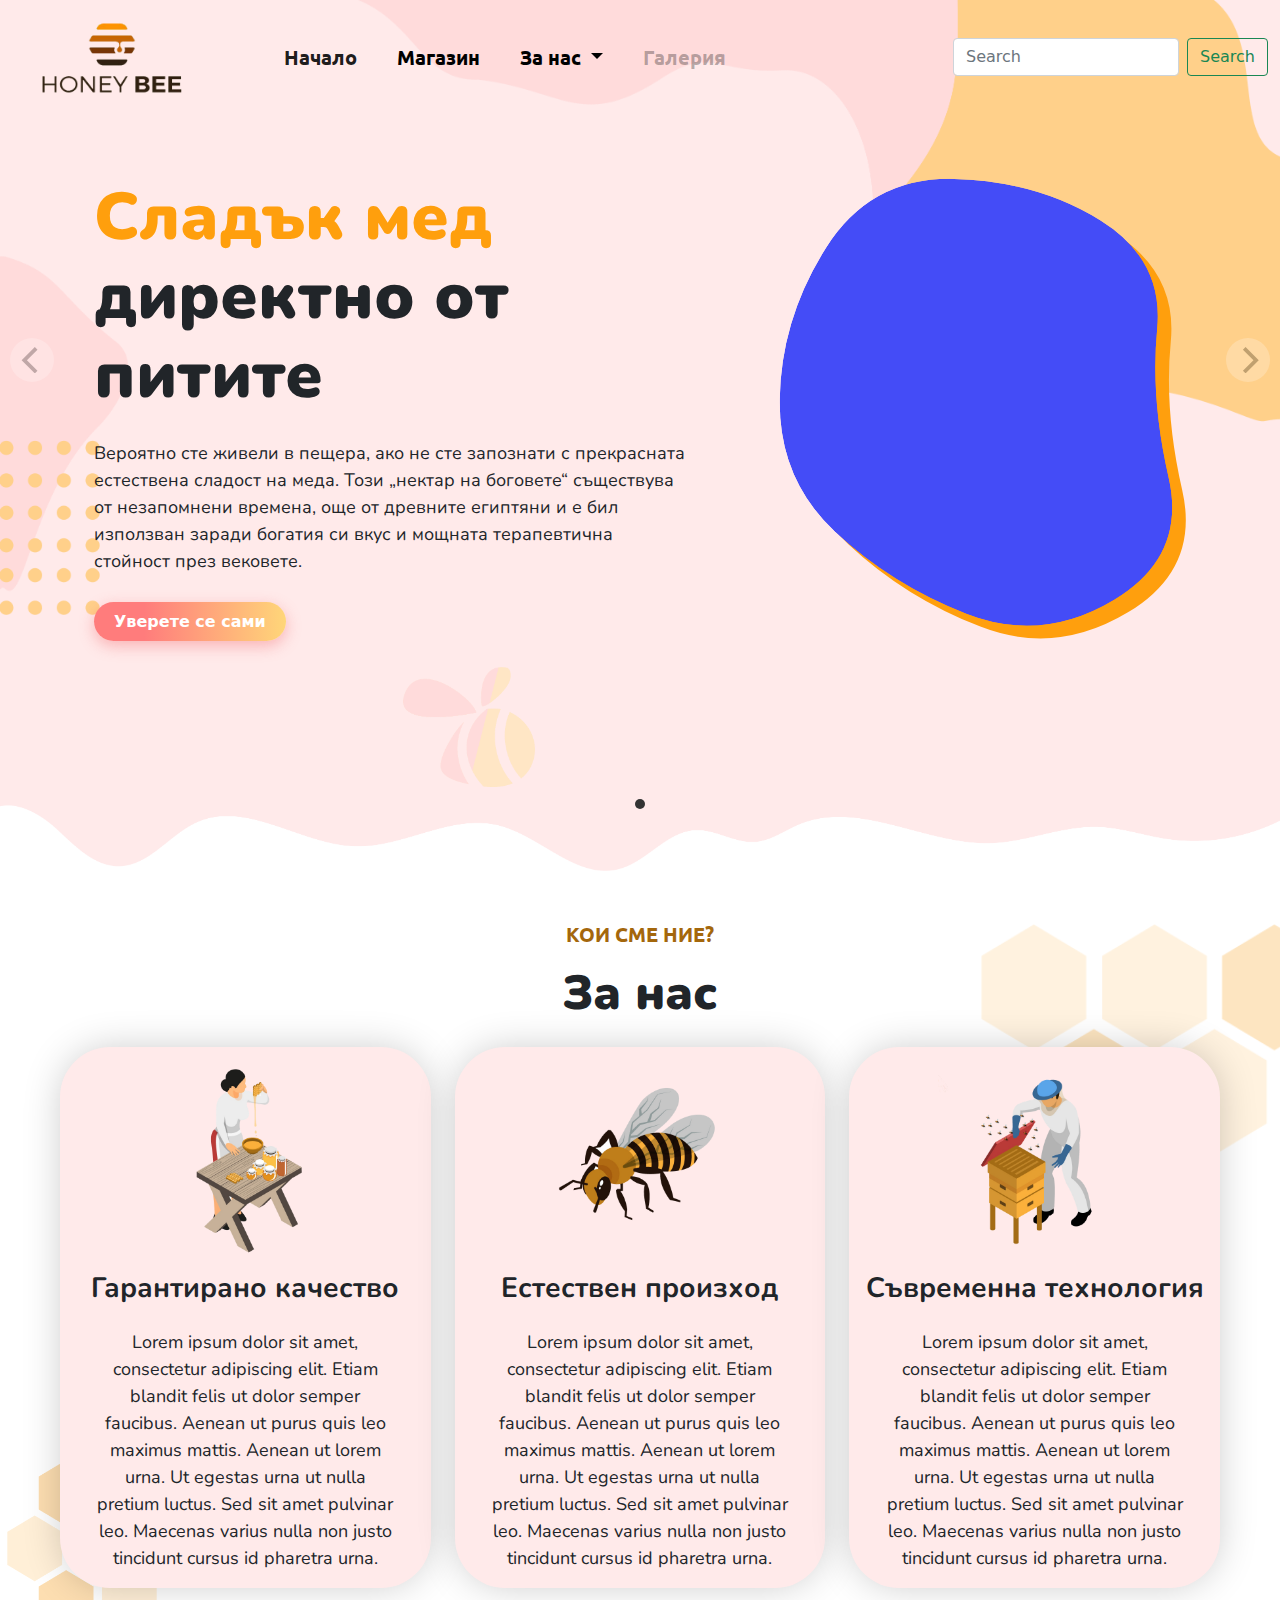
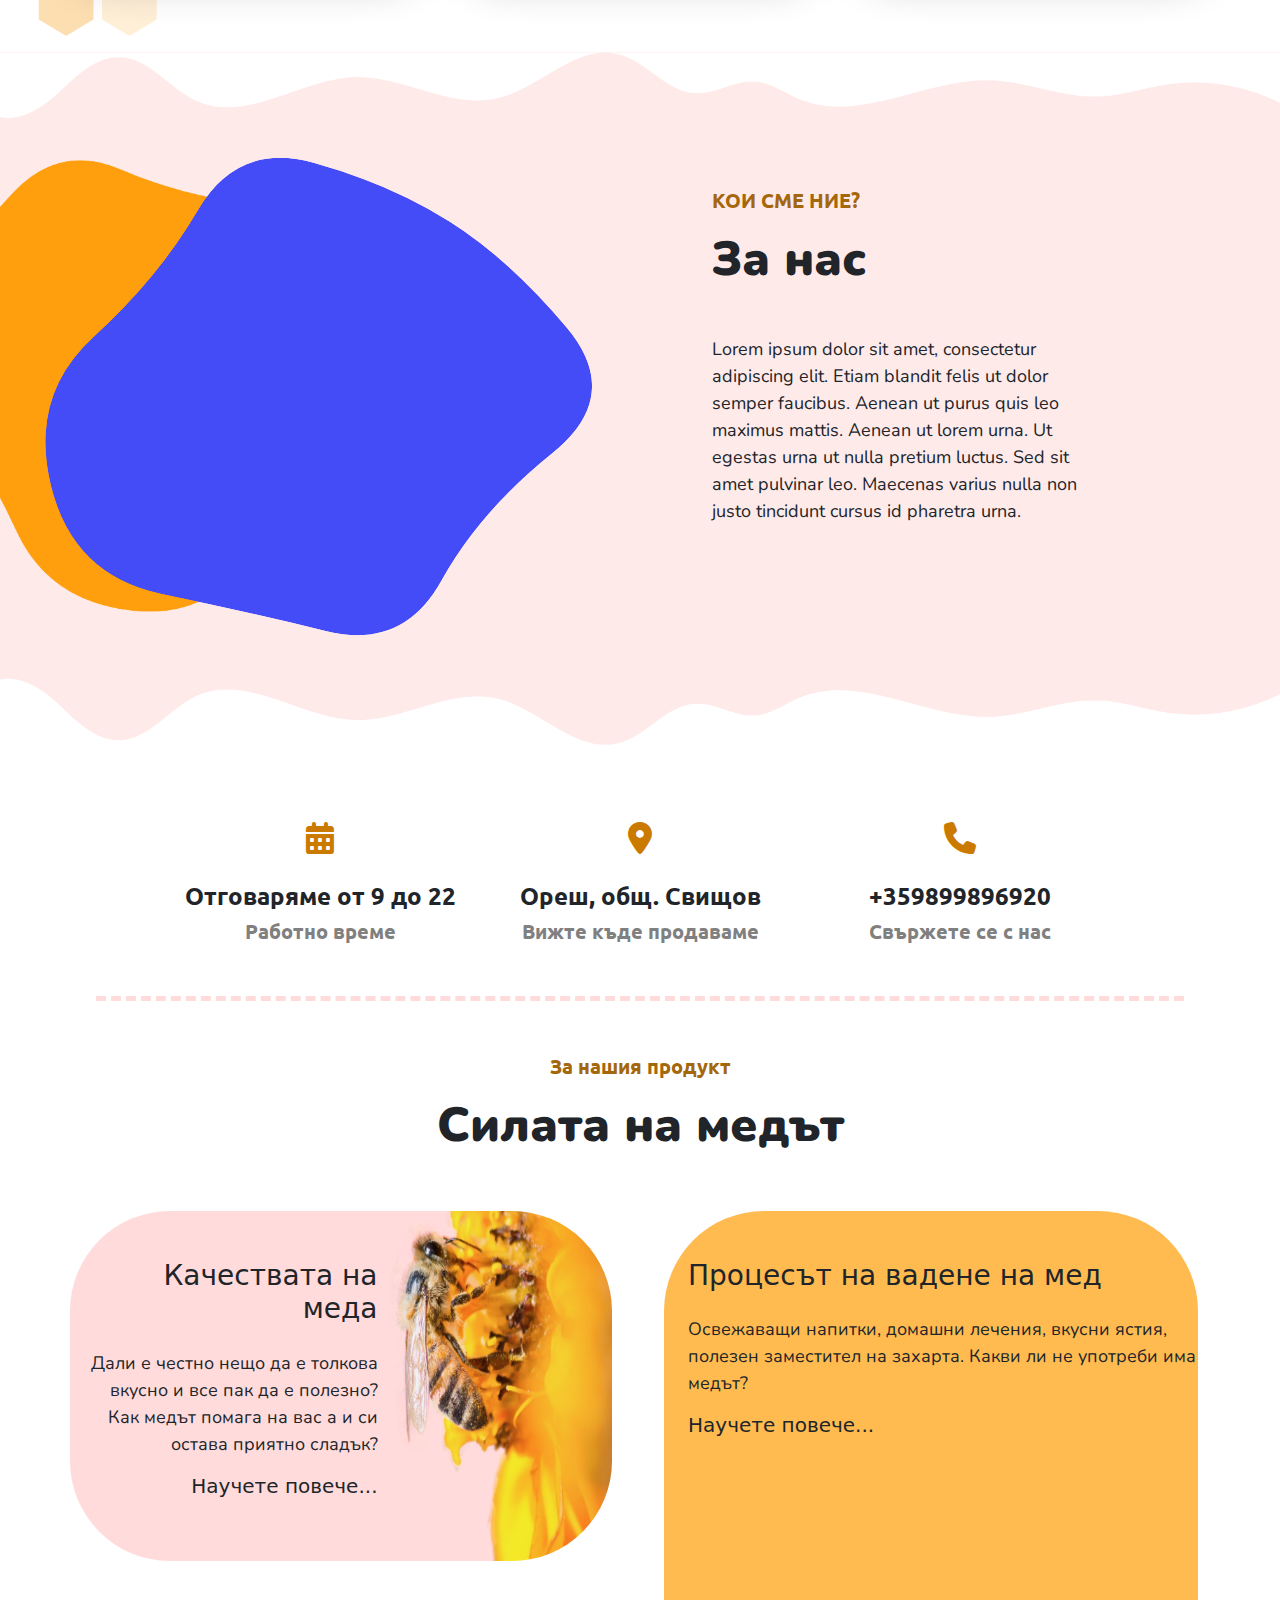
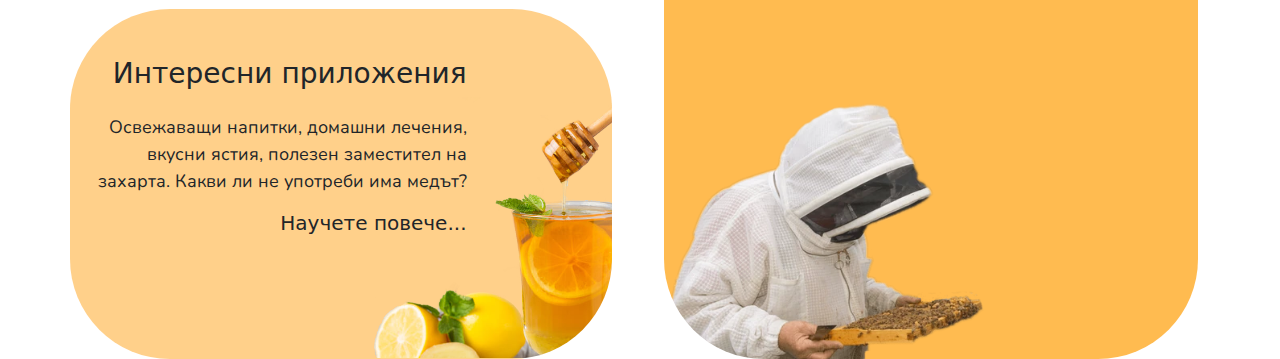
==== index.html @ b358ae17 "first commit" ====
<!DOCTYPE html>
<html lang="en">
<head>
    <title>Siana Template</title>
    <meta charset="utf-8">
    <meta name="viewport" content="width=device-width, initial-scale=1">
    
    <link href="css/bootstrap.min.css" rel="stylesheet">
    <script src="js/bootstrap.min.js"></script>

    <link rel="stylesheet" href="css/main.css">

    <link href="css/fontawesome/css/fontawesome.min.css" rel="stylesheet">
    <link href="css/fontawesome/css/brands.min.css" rel="stylesheet">
    <link href="css/fontawesome/css/solid.min.css" rel="stylesheet">
    

    <link rel="preconnect" href="https://fonts.googleapis.com">

    <link rel="preconnect" href="https://fonts.gstatic.com" crossorigin>
    <link href="https://fonts.googleapis.com/css2?family=Ubuntu&display=swap" rel="stylesheet">
    <link rel="preconnect" href="https://fonts.gstatic.com" crossorigin>
    <link href="https://fonts.googleapis.com/css2?family=Nunito:wght@400;700;800&family=PT+Sans:wght@700&family=Source+Sans+Pro:wght@700&display=swap" rel="stylesheet">

    <link rel="stylesheet" href="css/slider/flickity.css">
    <script src="js/slider-flickity/flickity.min.js"></script>
</head>
<body>
    <header class="navbar navbar-expand-lg navbar-light py-0 position-relative">
        <div class="container-fluid navbar-container">
            <a class="navbar-brand" href="#">
                <img width="200" height="80" class="d-inline-block align-text-top" src="misc/looo.png" />
            </a>
            <button class="navbar-toggler" type="button" data-bs-toggle="collapse" data-bs-target="#navbarSupportedContent"
                aria-controls="navbarSupportedContent" aria-expanded="false" aria-label="Toggle navigation">
                <span class="navbar-toggler-icon"></span>
            </button>
            <nav class="collapse navbar-collapse ms-5 col-md-8" id="navbarSupportedContent">
                <ul class="navbar-nav me-auto mb-2 mb-lg-0">
                    <li class="nav-item me-4">
                        <a class="nav-link active" aria-current="page" href="#">Начало</a>
                    </li>
                    <li class="nav-item me-4">
                        <a class="nav-link" href="#">Магазин</a>
                    </li>
                    <li class="nav-item me-4 dropdown">
                        <a class="nav-link dropdown-toggle" href="#" id="navbarDropdown" role="button" data-bs-toggle="dropdown"
                            aria-expanded="false">
                            За нас
                        </a>
                        <ul class="dropdown-menu" aria-labelledby="navbarDropdown">
                            <li><a class="dropdown-item" href="#">Action</a></li>
                            <li><a class="dropdown-item" href="#">Another action</a></li>
                            <li>
                                <hr class="dropdown-divider">
                            </li>
                            <li><a class="dropdown-item" href="#">Something else here</a></li>
                        </ul>
                    </li>
                    <li class="nav-item me-4">
                        <a class="nav-link disabled" href="#" tabindex="-1" aria-disabled="true">Галерия</a>
                    </li>
                </ul>
                <form class="d-flex">
                    <input class="form-control me-2" type="search" placeholder="Search" aria-label="Search">
                    <button class="btn btn-outline-success" type="submit">Search</button>
                </form>
            </nav>
        </div>
    </header>

    <main>
        <section class="page-heading">
            <div class="">
                <div class="main-carousel" data-flickity='{ "cellAlign": "center"}'>
                    <div class="carousel-cell">
                        <div class="container px-4 pt-5">
                            <div class="row">
                                <div class="col-xl-7 order-xl-1 order-2 pe-5 mb-5 mb-md-0">
                                    <h1 class="page-heading"><span class="orange-text">Сладък мед</span> директно от питите</h1>
                                    <p class="page-heading-text mt-4">Вероятно сте живели в пещера, ако не сте запознати с прекрасната естествена сладост на меда. 
                                        Този „нектар на боговете“ съществува от незапомнени времена, още от древните египтяни и е бил 
                                        използван заради богатия си вкус и мощната терапевтична стойност през вековете.</p>
                                    <div class="mt-3">
                                        <a class="gradient-btn orange-btn" role="button">
                                            Уверете се сами</i>
                                        </a>
                                    </div>
                                    
                                </div>
                                <div class="col-xl-5 order-2 order-xl-1 mt-5 mt-xl-0 mb-5 mb-xl-0 text-center">             
                                    <svg style="width: 100%" viewBox="0 0 850 1000">
                                        <defs> 
                                            <clipPath id="shape2">
                                            <path fill="currentColor" d="M827,652Q862,804,722.5,888Q583,972,438,915.5Q293,859,184,757Q75,655,77.5,501Q80,347,166.5,210Q253,73,413.5,77Q574,81,696,157Q818,233,805,366.5Q792,500,827,652Z"></path>
                                            </clipPath>
                                        </defs>
                                        <g transform="translate(15.600156 -50.796607)">
                                   a         <path fill="#ff9f0d" d="M827,652Q862,804,722.5,888Q583,972,438,915.5Q293,859,184,757Q75,655,77.5,501Q80,347,166.5,210Q253,73,413.5,77Q574,81,696,157Q818,233,805,366.5Q792,500,827,652Z" />  
                                        </g>
                                        <g transform="translate(-10.6001561796543 -75.2033932943542)" clip-path="url(#shape2)">
                                            <path fill="#444cf7" d="M827,652Q862,804,722.5,888Q583,972,438,915.5Q293,859,184,757Q75,655,77.5,501Q80,347,166.5,210Q253,73,413.5,77Q574,81,696,157Q818,233,805,366.5Q792,500,827,652Z" />  
                                        </g>     
                                    </svg>
                                    <!-- <img class="page-heading-image px-lg-5 px-xl-0 img-fluid" src="images/honey-image.png" /> -->
                                </div>
                            </div>
                            <div class="row">
                                <div class="col-lg-5 col-md-12">
                                    <img style="width: 30%; margin-top: -30px;" class="img-fluid float-end" src="images/bee.png" />
                                </div>
                            </div>
                        </div>
                    </div>
                </div>
                    
                
            </div>
            <div class="">
                <img style="width: 100%" src="images/honey-drip.png">
            </div>
        </section>
    </main>

    <section class="about-us mt-5">
        <div class="container mb-3">
            <div class="row about-us-heading">  
                <div class="d-flex justify-content-center">
                    <p class="d-block">КОИ СМЕ НИЕ?</p>
                </div>
                <div class="d-flex justify-content-center">
                    <h3 class="d-block">За нас</h3>
                </div>

            </div>
        </div>
        <div class="about-us-content">
            <div class="row nomargin px-5 justify-content-around">
                <div class="col-md-4">
                    <div class="info-card mb-5">
                        <div class="row justify-content-center">
                            <img class="mt-3" style="width: 55%;" src="images/landingpage/27632.png">
                        </div>
                        <div class="row text-center mt-3">
                            <h4 class="d-block px-3">Гарантирано качество</h4>
                        </div>
                        <div class="row mt-3">
                            <p class="px-5 d-block text-center">Lorem ipsum dolor sit amet, consectetur adipiscing elit. Etiam blandit felis ut dolor semper faucibus. 
                                Aenean ut purus quis leo maximus mattis. Aenean ut lorem urna. Ut egestas urna ut nulla pretium luctus. 
                                Sed sit amet pulvinar leo. Maecenas varius nulla non justo tincidunt cursus id pharetra urna.</p>
                        </div>
                    </div>
                    
                </div>
                <div class="col-md-4">
                    <div class="info-card mb-5">
                        <div class="row justify-content-center">
                            <img class="mt-3" style="width: 55%;" src="images/landingpage/23424.png">
                        </div>
                        <div class="row text-center mt-3">
                            <h4 class="d-block px-3">Естествен произход</h4>
                        </div>
                        <div class="row mt-3">
                            <p class="px-5 d-block text-center">Lorem ipsum dolor sit amet, consectetur adipiscing elit. Etiam blandit felis ut dolor semper faucibus. 
                                Aenean ut purus quis leo maximus mattis. Aenean ut lorem urna. Ut egestas urna ut nulla pretium luctus. 
                                Sed sit amet pulvinar leo. Maecenas varius nulla non justo tincidunt cursus id pharetra urna.</p>
                        </div>
                    </div>
                </div>
                <div class="col-md-4">
                    <div class="info-card mb-5">
                        <div class="row justify-content-center">
                            <img class="mt-3" style="width: 55%;" src="images/landingpage/34324.png">
                        </div>
                        <div class="row text-center mt-3">
                            <h4 class="d-block px-3">Съвременна технология</h4>
                        </div>
                        <div class="row mt-3">
                            <p class="px-5 d-block text-center">Lorem ipsum dolor sit amet, consectetur adipiscing elit. Etiam blandit felis ut dolor semper faucibus. 
                                Aenean ut purus quis leo maximus mattis. Aenean ut lorem urna. Ut egestas urna ut nulla pretium luctus. 
                                Sed sit amet pulvinar leo. Maecenas varius nulla non justo tincidunt cursus id pharetra urna.</p>
                        </div>
                    </div>
                </div>
            </div>
        </div>
    </section>

    
    <section class="history mt-3">
        <div class="">
            <img class="flip" style="width: 100%" src="images/honey-drip.png">
        </div>
        <div class="row nomargin ms-3">
            <div class="col-xl-6 mb-0 mb-xl-0 text-center">
                <svg width="100%" viewBox="0 0 1000 850" xmlns="http://www.w3.org/2000/svg" >
                    <defs>
                        <clipPath id="shape">
                            <path fill="currentColor" d="M876,594Q759,688,696.5,800.5Q634,913,510,882.5Q386,852,242,822Q98,792,62.5,646Q27,500,132,404.5Q237,309,301.5,198.5Q366,88,489,122Q612,156,709,217Q806,278,899.5,389Q993,500,876,594Z"></path>
                        </clipPath>
                    </defs>
                    <g transform="translate(0.6001561796543 -80.2033932943542)" clip-path="url(#shape)">
                        <path fill="#444cf7" d="M876,594Q759,688,696.5,800.5Q634,913,510,882.5Q386,852,242,822Q98,792,62.5,646Q27,500,132,404.5Q237,309,301.5,198.5Q366,88,489,122Q612,156,709,217Q806,278,899.5,389Q993,500,876,594Z" />
                    </g>
                </svg>
            </div>
            <div class="ms-4 col-xl-5 px-5">
                <div class="history-text">
                    <div class="mb-3">
                        <div class="row about-us-heading mt-5">
                            <div class="d-flex">
                                <p class="d-block">КОИ СМЕ НИЕ?</p>
                            </div>
                            <div class="d-flex">
                                <h3 class="d-block">За нас</p>
                            </div>
                        </div>
                    </div>
                    <div class="pe-5 mb-5 mb-md-0">
                        <p class="page-heading-text mt-4">Lorem ipsum dolor sit amet, consectetur adipiscing elit. Etiam blandit felis ut dolor semper faucibus. 
                            Aenean ut purus quis leo maximus mattis. Aenean ut lorem urna. Ut egestas urna ut nulla pretium luctus. 
                            Sed sit amet pulvinar leo. Maecenas varius nulla non justo tincidunt cursus id pharetra urna.</p>  
                    </div>
                </div>   
            </div>
        </div>
        <div class="">
            <img style="width: 100%" src="images/honey-drip.png">
        </div>
    </section>

    <section class="contact-section">
        <div class="row nomargin justify-content-center">
            <div class="col-lg-3 mb-5 mb-lg-0">
                <div class="d-flex justify-content-center mb-3">
                    <h2>
                        <i class="fa-regular fa-calendar-days"></i>
                    </h4>
                </div>
                <div class="d-flex justify-content-center">
                    <h4>Отговаряме от 9 до 22</h4>
                </div>
                <div class="d-flex justify-content-center">
                    <h5>Работно време</h6>
                </div>
            </div>
            <div class="col-lg-3 mb-5 mb-lg-0">
                <div class="d-flex justify-content-center mb-3">
                    <h2>
                        <i class="fa-solid fa-location-dot"></i>
                    </h4>
                </div>
                <div class="d-flex justify-content-center">
                    <h4>Ореш, общ. Свищов</h4>
                </div>
                <div class="d-flex justify-content-center">
                    <h5>Вижте къде продаваме</h6>
                </div>
            </div>
            <div class="col-lg-3 mb-5 mb-md-0">
                <div class="d-flex justify-content-center mb-3">
                    <h2>
                        <i class="fa-solid fa-phone"></i>
                    </h4>
                </div>
                <div class="d-flex justify-content-center">
                    <h4>+359899896920</h4>
                </div>
                <div class="d-flex justify-content-center">
                    <h5>Свържете се с нас</h6>
                </div>
            </div>
        </div>
    </section>

    <section class="interesting-honey">
        <div class="container mb-3">
            <div class="row about-us-heading">  
                <div class="d-flex justify-content-center">
                    <p class="d-block">За нашия продукт</p>
                </div>
                <div class="d-flex justify-content-center">
                    <h3 class="d-block">Силата на медът</h3>
                </div>
            </div>
        </div>

        <div class="container mt-5">
            <div class="row d-flex justify-content-around gx-5">
                <div class="col-lg-6 col-12">
                    <div class="row card-honey card-facts me-1 pt-5 ps-2">
                        <div class="col-7">
                            <h3 class="d-block text-end">Качествата на меда</h3>
                            <p class="d-block text-end pt-3">Дали е честно нещо да е толкова вкусно и все пак да е полезно? Как медът помага на вас a и си остава приятно сладък?</p>
                            <h5 class="text-end">Научете повече...</h5>
                        </div>
                    </div>
                    <div class="row card-honey card-recipes mt-5 pt-5 me-1 ps-2">
                        <div class="col-9">
                            <h3 class="d-block text-end">Интересни приложения</h3>
                            <p class="d-block text-end pt-3">Освежаващи напитки, домашни лечения, вкусни ястия, полезен заместител на захарта. Какви ли не употреби има медът?</p>
                            <h5 class="text-end" style="">Научете повече...</h5>
                        </div>
                    </div>
                </div>
                <div class="col-lg-6 col-12">
                    <div class="card-faq ps-4 pt-5 ">
                        <h3 class="d-block ">Процесът на вадене на мед</h3>
                        <p class="d-block pt-3">Освежаващи напитки, домашни лечения, вкусни ястия, полезен заместител на захарта. Какви ли не употреби има медът?</p>
                        <h5 style="">Научете повече...</h5>
                    </div>  
                </div>
            </div>
        </div>
    </section>


    
    <footer>
    </footer>

    <script>
    </script>

</body>
</html>
---- css/main.css ----
.nomargin
{
    margin-right: 0px !important;
    margin-left: 0px !important;
}

.flip
{
    transform: scaleY(-1);
}

p {
    font-family: "Nunito", arial, sans-serif;
    font-weight: 400;
    font-size: 18px; 
}


/* Navigation and header START*/
.nav-item {
    font-family: 'Ubuntu', sans-serif;
    font-size: 20px;
    font-weight: 700;
}

.navbar-light .navbar-nav .nav-link {
    color: black;
}

.navbar-light .navbar-nav .nav-link:hover {
    color: rgb(116, 49, 49);
}

.navbar-container {
    position: unset;
    top: 10px;
}

@media (min-width: 1350px) {
    header.navbar {
        margin: 0 10%;
    }
}


main {
    background-color: rgb(255 234 234);
    background-image: url(../images/bg-blob5.png);
    background-position: top right;
    background-repeat: no-repeat;
    background-size: 72% auto;
    opacity: 1;
}

@media (min-width: 1000px) {
    .navbar-container {
        position: absolute;
    }
}
/* Navigation and header END */

section.page-heading .flickity-button
{
    top: 35% !important;
}

/* Landing page START*/
section.page-heading {
    padding-top: 0px;
    background-image: url(../images/bg-blob3.png);
    background-position: center left;
    background-repeat: no-repeat; 
    background-size: 10% auto;
}

h1.page-heading {
    font-family: "Nunito", arial, sans-serif;
    font-weight: 900;
    font-size: 66px;
}

p.page-heading-text {
    font-family: "Nunito", arial, sans-serif;
    font-weight: 400;
    font-size: 18px;
    margin-bottom: 35px;
}

.orange-text {
    color: #ff9f0d;
}

@media (min-width: 1000px) {
    section.page-heading {
        padding-top: 130px;
    }
}

@media (max-width: 1200px) {
    .page-heading-image {
        width: 75%;
    }
    
    main {
        background-size: 115% auto;
    }
}

.gradient-btn {
    width: 200px;
    font-size: 16px;
    font-weight: 600;
    color: #fff;
    cursor: pointer;
    height: 100px;
    text-align:center;
    border: none;
    background-size: 300% 100%;
    border-radius: 50px;
    moz-transition: all .4s ease-in-out;
    -o-transition: all .4s ease-in-out;
    -webkit-transition: all .4s ease-in-out;
    transition: all .4s ease-in-out;
    padding: 10px 20px;
    text-decoration: inherit;
    color: white;
    cursor: pointer;
}

.gradient-btn.orange-btn {
    background: rgb(242,105,0);
    background: linear-gradient(90deg ,rgb(255 124 124) 26%, rgb(255 214 121) 100%, rgb(255 187 91) 100%);
    box-shadow: 0 5px 15px rgb(242 97 103 / 40%);
}

.gradient-btn:hover {
    background-position: 100% 0;
    moz-transition: all .4s ease-in-out;
    -o-transition: all .4s ease-in-out;
    -webkit-transition: all .4s ease-in-out;
    transition: all .4s ease-in-out;
    color: black;
}
/* Landing page END*/

/* About us section START*/

.about-us 
{
    background-color: rgb(255, 255, 255);
    background-image: url(../images/honey-comb4.png), url(../images/honey-comb5.png);
    background-position: 91% 0%, 7px 100%;
    background-repeat: no-repeat, no-repeat;
    background-size: 16% auto, 10% auto;
}

@media (max-width: 1400px) {
    .about-us {
        background-position: 105% 1%, 7px 100%;
        background-size: 27% auto, 150px auto;
    }

    section.history {
        background-color: #ffeaea;
        background-image: url(../images/bg-blob6.png);
        background-repeat: no-repeat;
        background-position: top left;
    }
}


.about-us-heading p 
{
    color: #a4670c;
    font-weight: 1000;
    font-size: 20px;
    font-family: 'Ubuntu', sans-serif;
}

.about-us-heading h3 {
    font-family: "Nunito", arial, sans-serif;
    font-weight: 900;
    font-size: 48px;
}

section.about-us .info-card {
    background-color: #ffeaea;
    border-radius: 50px;
    -webkit-box-shadow: 0px 0px 42px -5px rgba(0,0,0,0.24); 
    box-shadow: 0px 0px 42px -5px rgba(0,0,0,0.24);
}

section.about-us .info-card h4 {
    font-family: "Nunito", arial, sans-serif;
    font-weight: bolder;
    font-size: 28px;
}
/* About us section END*/

/* History START */
section.history {
    background-color: #ffeaea;
    background-image: url(../images/bg-blob6.png);
    background-repeat: no-repeat;
    background-position: -10% 45%;
    background-size: 37% auto;
}

@media (max-width: 1200px) {
    section.history  {
        background-position: -58% 16%;
        background-size: 70% auto;
    }

}

/* History END */


/* information START */

section.contact-section {
    margin-top: 75px;
    position: relative;
}

section.contact-section h4 {
    font-family: "Ubuntu", arial;
    font-weight: bolder;
}

section.contact-section h5 {
    font-family: "Ubuntu", arial;
    color: gray;
    font-weight: bold;
}

section.contact-section h2 {
    color: #cb7a00;
}

section.contact-section::after{
    content:'';
    width: 85%;
    height: 3px;
    position: absolute;
    bottom: -50px;
    left: 50%;
    margin-left: -42.5%;
    border-bottom: dashed #ffdbdb 5px;
    
}
/* information END */

/* interesting */

section.interesting-honey {
    margin-top: 100px;
}

section.interesting-honey .card-honey {
    height: 350px;
    border-radius: 100px;
    background-repeat: no-repeat;
    background-position: 101% 100%;
    
}

section.interesting-honey .card-facts {
    background-color: #ffdbdb; 
    background-image: url(../images/landingpage/bee-collecting-polen.png);
    background-size: 45% 100%;
}

section.interesting-honey .card-recipes {
    background-color: #ffd08a;
    background-image: url(../images/landingpage/honeynade.png);
    background-size: 45% auto;
}

section.interesting-honey .card-faq {
    background-color: #ffbb50; 
    border-radius: 100px; 
    height: 100%;
    background-image: url(../images/landingpage/Beekeeper.webp);
    background-repeat: no-repeat;
    background-size: 60% auto;
    background-position: 0% 108%;

}
---- css/fontawesome/css/brands.min.css ----
/*!
 * Font Awesome Free 6.2.0 by @fontawesome - https://fontawesome.com
 * License - https://fontawesome.com/license/free (Icons: CC BY 4.0, Fonts: SIL OFL 1.1, Code: MIT License)
 * Copyright 2022 Fonticons, Inc.
 */
:host,:root{--fa-style-family-brands:"Font Awesome 6 Brands";--fa-font-brands:normal 400 1em/1 "Font Awesome 6 Brands"}@font-face{font-family:"Font Awesome 6 Brands";font-style:normal;font-weight:400;font-display:block;src:url(../webfonts/fa-brands-400.woff2) format("woff2"),url(../webfonts/fa-brands-400.ttf) format("truetype")}.fa-brands,.fab{font-weight:400}.fa-monero:before{content:"\f3d0"}.fa-hooli:before{content:"\f427"}.fa-yelp:before{content:"\f1e9"}.fa-cc-visa:before{content:"\f1f0"}.fa-lastfm:before{content:"\f202"}.fa-shopware:before{content:"\f5b5"}.fa-creative-commons-nc:before{content:"\f4e8"}.fa-aws:before{content:"\f375"}.fa-redhat:before{content:"\f7bc"}.fa-yoast:before{content:"\f2b1"}.fa-cloudflare:before{content:"\e07d"}.fa-ups:before{content:"\f7e0"}.fa-wpexplorer:before{content:"\f2de"}.fa-dyalog:before{content:"\f399"}.fa-bity:before{content:"\f37a"}.fa-stackpath:before{content:"\f842"}.fa-buysellads:before{content:"\f20d"}.fa-first-order:before{content:"\f2b0"}.fa-modx:before{content:"\f285"}.fa-guilded:before{content:"\e07e"}.fa-vnv:before{content:"\f40b"}.fa-js-square:before,.fa-square-js:before{content:"\f3b9"}.fa-microsoft:before{content:"\f3ca"}.fa-qq:before{content:"\f1d6"}.fa-orcid:before{content:"\f8d2"}.fa-java:before{content:"\f4e4"}.fa-invision:before{content:"\f7b0"}.fa-creative-commons-pd-alt:before{content:"\f4ed"}.fa-centercode:before{content:"\f380"}.fa-glide-g:before{content:"\f2a6"}.fa-drupal:before{content:"\f1a9"}.fa-hire-a-helper:before{content:"\f3b0"}.fa-creative-commons-by:before{content:"\f4e7"}.fa-unity:before{content:"\e049"}.fa-whmcs:before{content:"\f40d"}.fa-rocketchat:before{content:"\f3e8"}.fa-vk:before{content:"\f189"}.fa-untappd:before{content:"\f405"}.fa-mailchimp:before{content:"\f59e"}.fa-css3-alt:before{content:"\f38b"}.fa-reddit-square:before,.fa-square-reddit:before{content:"\f1a2"}.fa-vimeo-v:before{content:"\f27d"}.fa-contao:before{content:"\f26d"}.fa-square-font-awesome:before{content:"\e5ad"}.fa-deskpro:before{content:"\f38f"}.fa-sistrix:before{content:"\f3ee"}.fa-instagram-square:before,.fa-square-instagram:before{content:"\e055"}.fa-battle-net:before{content:"\f835"}.fa-the-red-yeti:before{content:"\f69d"}.fa-hacker-news-square:before,.fa-square-hacker-news:before{content:"\f3af"}.fa-edge:before{content:"\f282"}.fa-napster:before{content:"\f3d2"}.fa-snapchat-square:before,.fa-square-snapchat:before{content:"\f2ad"}.fa-google-plus-g:before{content:"\f0d5"}.fa-artstation:before{content:"\f77a"}.fa-markdown:before{content:"\f60f"}.fa-sourcetree:before{content:"\f7d3"}.fa-google-plus:before{content:"\f2b3"}.fa-diaspora:before{content:"\f791"}.fa-foursquare:before{content:"\f180"}.fa-stack-overflow:before{content:"\f16c"}.fa-github-alt:before{content:"\f113"}.fa-phoenix-squadron:before{content:"\f511"}.fa-pagelines:before{content:"\f18c"}.fa-algolia:before{content:"\f36c"}.fa-red-river:before{content:"\f3e3"}.fa-creative-commons-sa:before{content:"\f4ef"}.fa-safari:before{content:"\f267"}.fa-google:before{content:"\f1a0"}.fa-font-awesome-alt:before,.fa-square-font-awesome-stroke:before{content:"\f35c"}.fa-atlassian:before{content:"\f77b"}.fa-linkedin-in:before{content:"\f0e1"}.fa-digital-ocean:before{content:"\f391"}.fa-nimblr:before{content:"\f5a8"}.fa-chromecast:before{content:"\f838"}.fa-evernote:before{content:"\f839"}.fa-hacker-news:before{content:"\f1d4"}.fa-creative-commons-sampling:before{content:"\f4f0"}.fa-adversal:before{content:"\f36a"}.fa-creative-commons:before{content:"\f25e"}.fa-watchman-monitoring:before{content:"\e087"}.fa-fonticons:before{content:"\f280"}.fa-weixin:before{content:"\f1d7"}.fa-shirtsinbulk:before{content:"\f214"}.fa-codepen:before{content:"\f1cb"}.fa-git-alt:before{content:"\f841"}.fa-lyft:before{content:"\f3c3"}.fa-rev:before{content:"\f5b2"}.fa-windows:before{content:"\f17a"}.fa-wizards-of-the-coast:before{content:"\f730"}.fa-square-viadeo:before,.fa-viadeo-square:before{content:"\f2aa"}.fa-meetup:before{content:"\f2e0"}.fa-centos:before{content:"\f789"}.fa-adn:before{content:"\f170"}.fa-cloudsmith:before{content:"\f384"}.fa-pied-piper-alt:before{content:"\f1a8"}.fa-dribbble-square:before,.fa-square-dribbble:before{content:"\f397"}.fa-codiepie:before{content:"\f284"}.fa-node:before{content:"\f419"}.fa-mix:before{content:"\f3cb"}.fa-steam:before{content:"\f1b6"}.fa-cc-apple-pay:before{content:"\f416"}.fa-scribd:before{content:"\f28a"}.fa-openid:before{content:"\f19b"}.fa-instalod:before{content:"\e081"}.fa-expeditedssl:before{content:"\f23e"}.fa-sellcast:before{content:"\f2da"}.fa-square-twitter:before,.fa-twitter-square:before{content:"\f081"}.fa-r-project:before{content:"\f4f7"}.fa-delicious:before{content:"\f1a5"}.fa-freebsd:before{content:"\f3a4"}.fa-vuejs:before{content:"\f41f"}.fa-accusoft:before{content:"\f369"}.fa-ioxhost:before{content:"\f208"}.fa-fonticons-fi:before{content:"\f3a2"}.fa-app-store:before{content:"\f36f"}.fa-cc-mastercard:before{content:"\f1f1"}.fa-itunes-note:before{content:"\f3b5"}.fa-golang:before{content:"\e40f"}.fa-kickstarter:before{content:"\f3bb"}.fa-grav:before{content:"\f2d6"}.fa-weibo:before{content:"\f18a"}.fa-uncharted:before{content:"\e084"}.fa-firstdraft:before{content:"\f3a1"}.fa-square-youtube:before,.fa-youtube-square:before{content:"\f431"}.fa-wikipedia-w:before{content:"\f266"}.fa-rendact:before,.fa-wpressr:before{content:"\f3e4"}.fa-angellist:before{content:"\f209"}.fa-galactic-republic:before{content:"\f50c"}.fa-nfc-directional:before{content:"\e530"}.fa-skype:before{content:"\f17e"}.fa-joget:before{content:"\f3b7"}.fa-fedora:before{content:"\f798"}.fa-stripe-s:before{content:"\f42a"}.fa-meta:before{content:"\e49b"}.fa-laravel:before{content:"\f3bd"}.fa-hotjar:before{content:"\f3b1"}.fa-bluetooth-b:before{content:"\f294"}.fa-sticker-mule:before{content:"\f3f7"}.fa-creative-commons-zero:before{content:"\f4f3"}.fa-hips:before{content:"\f452"}.fa-behance:before{content:"\f1b4"}.fa-reddit:before{content:"\f1a1"}.fa-discord:before{content:"\f392"}.fa-chrome:before{content:"\f268"}.fa-app-store-ios:before{content:"\f370"}.fa-cc-discover:before{content:"\f1f2"}.fa-wpbeginner:before{content:"\f297"}.fa-confluence:before{content:"\f78d"}.fa-mdb:before{content:"\f8ca"}.fa-dochub:before{content:"\f394"}.fa-accessible-icon:before{content:"\f368"}.fa-ebay:before{content:"\f4f4"}.fa-amazon:before{content:"\f270"}.fa-unsplash:before{content:"\e07c"}.fa-yarn:before{content:"\f7e3"}.fa-square-steam:before,.fa-steam-square:before{content:"\f1b7"}.fa-500px:before{content:"\f26e"}.fa-square-vimeo:before,.fa-vimeo-square:before{content:"\f194"}.fa-asymmetrik:before{content:"\f372"}.fa-font-awesome-flag:before,.fa-font-awesome-logo-full:before,.fa-font-awesome:before{content:"\f2b4"}.fa-gratipay:before{content:"\f184"}.fa-apple:before{content:"\f179"}.fa-hive:before{content:"\e07f"}.fa-gitkraken:before{content:"\f3a6"}.fa-keybase:before{content:"\f4f5"}.fa-apple-pay:before{content:"\f415"}.fa-padlet:before{content:"\e4a0"}.fa-amazon-pay:before{content:"\f42c"}.fa-github-square:before,.fa-square-github:before{content:"\f092"}.fa-stumbleupon:before{content:"\f1a4"}.fa-fedex:before{content:"\f797"}.fa-phoenix-framework:before{content:"\f3dc"}.fa-shopify:before{content:"\e057"}.fa-neos:before{content:"\f612"}.fa-hackerrank:before{content:"\f5f7"}.fa-researchgate:before{content:"\f4f8"}.fa-swift:before{content:"\f8e1"}.fa-angular:before{content:"\f420"}.fa-speakap:before{content:"\f3f3"}.fa-angrycreative:before{content:"\f36e"}.fa-y-combinator:before{content:"\f23b"}.fa-empire:before{content:"\f1d1"}.fa-envira:before{content:"\f299"}.fa-gitlab-square:before,.fa-square-gitlab:before{content:"\e5ae"}.fa-studiovinari:before{content:"\f3f8"}.fa-pied-piper:before{content:"\f2ae"}.fa-wordpress:before{content:"\f19a"}.fa-product-hunt:before{content:"\f288"}.fa-firefox:before{content:"\f269"}.fa-linode:before{content:"\f2b8"}.fa-goodreads:before{content:"\f3a8"}.fa-odnoklassniki-square:before,.fa-square-odnoklassniki:before{content:"\f264"}.fa-jsfiddle:before{content:"\f1cc"}.fa-sith:before{content:"\f512"}.fa-themeisle:before{content:"\f2b2"}.fa-page4:before{content:"\f3d7"}.fa-hashnode:before{content:"\e499"}.fa-react:before{content:"\f41b"}.fa-cc-paypal:before{content:"\f1f4"}.fa-squarespace:before{content:"\f5be"}.fa-cc-stripe:before{content:"\f1f5"}.fa-creative-commons-share:before{content:"\f4f2"}.fa-bitcoin:before{content:"\f379"}.fa-keycdn:before{content:"\f3ba"}.fa-opera:before{content:"\f26a"}.fa-itch-io:before{content:"\f83a"}.fa-umbraco:before{content:"\f8e8"}.fa-galactic-senate:before{content:"\f50d"}.fa-ubuntu:before{content:"\f7df"}.fa-draft2digital:before{content:"\f396"}.fa-stripe:before{content:"\f429"}.fa-houzz:before{content:"\f27c"}.fa-gg:before{content:"\f260"}.fa-dhl:before{content:"\f790"}.fa-pinterest-square:before,.fa-square-pinterest:before{content:"\f0d3"}.fa-xing:before{content:"\f168"}.fa-blackberry:before{content:"\f37b"}.fa-creative-commons-pd:before{content:"\f4ec"}.fa-playstation:before{content:"\f3df"}.fa-quinscape:before{content:"\f459"}.fa-less:before{content:"\f41d"}.fa-blogger-b:before{content:"\f37d"}.fa-opencart:before{content:"\f23d"}.fa-vine:before{content:"\f1ca"}.fa-paypal:before{content:"\f1ed"}.fa-gitlab:before{content:"\f296"}.fa-typo3:before{content:"\f42b"}.fa-reddit-alien:before{content:"\f281"}.fa-yahoo:before{content:"\f19e"}.fa-dailymotion:before{content:"\e052"}.fa-affiliatetheme:before{content:"\f36b"}.fa-pied-piper-pp:before{content:"\f1a7"}.fa-bootstrap:before{content:"\f836"}.fa-odnoklassniki:before{content:"\f263"}.fa-nfc-symbol:before{content:"\e531"}.fa-ethereum:before{content:"\f42e"}.fa-speaker-deck:before{content:"\f83c"}.fa-creative-commons-nc-eu:before{content:"\f4e9"}.fa-patreon:before{content:"\f3d9"}.fa-avianex:before{content:"\f374"}.fa-ello:before{content:"\f5f1"}.fa-gofore:before{content:"\f3a7"}.fa-bimobject:before{content:"\f378"}.fa-facebook-f:before{content:"\f39e"}.fa-google-plus-square:before,.fa-square-google-plus:before{content:"\f0d4"}.fa-mandalorian:before{content:"\f50f"}.fa-first-order-alt:before{content:"\f50a"}.fa-osi:before{content:"\f41a"}.fa-google-wallet:before{content:"\f1ee"}.fa-d-and-d-beyond:before{content:"\f6ca"}.fa-periscope:before{content:"\f3da"}.fa-fulcrum:before{content:"\f50b"}.fa-cloudscale:before{content:"\f383"}.fa-forumbee:before{content:"\f211"}.fa-mizuni:before{content:"\f3cc"}.fa-schlix:before{content:"\f3ea"}.fa-square-xing:before,.fa-xing-square:before{content:"\f169"}.fa-bandcamp:before{content:"\f2d5"}.fa-wpforms:before{content:"\f298"}.fa-cloudversify:before{content:"\f385"}.fa-usps:before{content:"\f7e1"}.fa-megaport:before{content:"\f5a3"}.fa-magento:before{content:"\f3c4"}.fa-spotify:before{content:"\f1bc"}.fa-optin-monster:before{content:"\f23c"}.fa-fly:before{content:"\f417"}.fa-aviato:before{content:"\f421"}.fa-itunes:before{content:"\f3b4"}.fa-cuttlefish:before{content:"\f38c"}.fa-blogger:before{content:"\f37c"}.fa-flickr:before{content:"\f16e"}.fa-viber:before{content:"\f409"}.fa-soundcloud:before{content:"\f1be"}.fa-digg:before{content:"\f1a6"}.fa-tencent-weibo:before{content:"\f1d5"}.fa-symfony:before{content:"\f83d"}.fa-maxcdn:before{content:"\f136"}.fa-etsy:before{content:"\f2d7"}.fa-facebook-messenger:before{content:"\f39f"}.fa-audible:before{content:"\f373"}.fa-think-peaks:before{content:"\f731"}.fa-bilibili:before{content:"\e3d9"}.fa-erlang:before{content:"\f39d"}.fa-cotton-bureau:before{content:"\f89e"}.fa-dashcube:before{content:"\f210"}.fa-42-group:before,.fa-innosoft:before{content:"\e080"}.fa-stack-exchange:before{content:"\f18d"}.fa-elementor:before{content:"\f430"}.fa-pied-piper-square:before,.fa-square-pied-piper:before{content:"\e01e"}.fa-creative-commons-nd:before{content:"\f4eb"}.fa-palfed:before{content:"\f3d8"}.fa-superpowers:before{content:"\f2dd"}.fa-resolving:before{content:"\f3e7"}.fa-xbox:before{content:"\f412"}.fa-searchengin:before{content:"\f3eb"}.fa-tiktok:before{content:"\e07b"}.fa-facebook-square:before,.fa-square-facebook:before{content:"\f082"}.fa-renren:before{content:"\f18b"}.fa-linux:before{content:"\f17c"}.fa-glide:before{content:"\f2a5"}.fa-linkedin:before{content:"\f08c"}.fa-hubspot:before{content:"\f3b2"}.fa-deploydog:before{content:"\f38e"}.fa-twitch:before{content:"\f1e8"}.fa-ravelry:before{content:"\f2d9"}.fa-mixer:before{content:"\e056"}.fa-lastfm-square:before,.fa-square-lastfm:before{content:"\f203"}.fa-vimeo:before{content:"\f40a"}.fa-mendeley:before{content:"\f7b3"}.fa-uniregistry:before{content:"\f404"}.fa-figma:before{content:"\f799"}.fa-creative-commons-remix:before{content:"\f4ee"}.fa-cc-amazon-pay:before{content:"\f42d"}.fa-dropbox:before{content:"\f16b"}.fa-instagram:before{content:"\f16d"}.fa-cmplid:before{content:"\e360"}.fa-facebook:before{content:"\f09a"}.fa-gripfire:before{content:"\f3ac"}.fa-jedi-order:before{content:"\f50e"}.fa-uikit:before{content:"\f403"}.fa-fort-awesome-alt:before{content:"\f3a3"}.fa-phabricator:before{content:"\f3db"}.fa-ussunnah:before{content:"\f407"}.fa-earlybirds:before{content:"\f39a"}.fa-trade-federation:before{content:"\f513"}.fa-autoprefixer:before{content:"\f41c"}.fa-whatsapp:before{content:"\f232"}.fa-slideshare:before{content:"\f1e7"}.fa-google-play:before{content:"\f3ab"}.fa-viadeo:before{content:"\f2a9"}.fa-line:before{content:"\f3c0"}.fa-google-drive:before{content:"\f3aa"}.fa-servicestack:before{content:"\f3ec"}.fa-simplybuilt:before{content:"\f215"}.fa-bitbucket:before{content:"\f171"}.fa-imdb:before{content:"\f2d8"}.fa-deezer:before{content:"\e077"}.fa-raspberry-pi:before{content:"\f7bb"}.fa-jira:before{content:"\f7b1"}.fa-docker:before{content:"\f395"}.fa-screenpal:before{content:"\e570"}.fa-bluetooth:before{content:"\f293"}.fa-gitter:before{content:"\f426"}.fa-d-and-d:before{content:"\f38d"}.fa-microblog:before{content:"\e01a"}.fa-cc-diners-club:before{content:"\f24c"}.fa-gg-circle:before{content:"\f261"}.fa-pied-piper-hat:before{content:"\f4e5"}.fa-kickstarter-k:before{content:"\f3bc"}.fa-yandex:before{content:"\f413"}.fa-readme:before{content:"\f4d5"}.fa-html5:before{content:"\f13b"}.fa-sellsy:before{content:"\f213"}.fa-sass:before{content:"\f41e"}.fa-wirsindhandwerk:before,.fa-wsh:before{content:"\e2d0"}.fa-buromobelexperte:before{content:"\f37f"}.fa-salesforce:before{content:"\f83b"}.fa-octopus-deploy:before{content:"\e082"}.fa-medapps:before{content:"\f3c6"}.fa-ns8:before{content:"\f3d5"}.fa-pinterest-p:before{content:"\f231"}.fa-apper:before{content:"\f371"}.fa-fort-awesome:before{content:"\f286"}.fa-waze:before{content:"\f83f"}.fa-cc-jcb:before{content:"\f24b"}.fa-snapchat-ghost:before,.fa-snapchat:before{content:"\f2ab"}.fa-fantasy-flight-games:before{content:"\f6dc"}.fa-rust:before{content:"\e07a"}.fa-wix:before{content:"\f5cf"}.fa-behance-square:before,.fa-square-behance:before{content:"\f1b5"}.fa-supple:before{content:"\f3f9"}.fa-rebel:before{content:"\f1d0"}.fa-css3:before{content:"\f13c"}.fa-staylinked:before{content:"\f3f5"}.fa-kaggle:before{content:"\f5fa"}.fa-space-awesome:before{content:"\e5ac"}.fa-deviantart:before{content:"\f1bd"}.fa-cpanel:before{content:"\f388"}.fa-goodreads-g:before{content:"\f3a9"}.fa-git-square:before,.fa-square-git:before{content:"\f1d2"}.fa-square-tumblr:before,.fa-tumblr-square:before{content:"\f174"}.fa-trello:before{content:"\f181"}.fa-creative-commons-nc-jp:before{content:"\f4ea"}.fa-get-pocket:before{content:"\f265"}.fa-perbyte:before{content:"\e083"}.fa-grunt:before{content:"\f3ad"}.fa-weebly:before{content:"\f5cc"}.fa-connectdevelop:before{content:"\f20e"}.fa-leanpub:before{content:"\f212"}.fa-black-tie:before{content:"\f27e"}.fa-themeco:before{content:"\f5c6"}.fa-python:before{content:"\f3e2"}.fa-android:before{content:"\f17b"}.fa-bots:before{content:"\e340"}.fa-free-code-camp:before{content:"\f2c5"}.fa-hornbill:before{content:"\f592"}.fa-js:before{content:"\f3b8"}.fa-ideal:before{content:"\e013"}.fa-git:before{content:"\f1d3"}.fa-dev:before{content:"\f6cc"}.fa-sketch:before{content:"\f7c6"}.fa-yandex-international:before{content:"\f414"}.fa-cc-amex:before{content:"\f1f3"}.fa-uber:before{content:"\f402"}.fa-github:before{content:"\f09b"}.fa-php:before{content:"\f457"}.fa-alipay:before{content:"\f642"}.fa-youtube:before{content:"\f167"}.fa-skyatlas:before{content:"\f216"}.fa-firefox-browser:before{content:"\e007"}.fa-replyd:before{content:"\f3e6"}.fa-suse:before{content:"\f7d6"}.fa-jenkins:before{content:"\f3b6"}.fa-twitter:before{content:"\f099"}.fa-rockrms:before{content:"\f3e9"}.fa-pinterest:before{content:"\f0d2"}.fa-buffer:before{content:"\f837"}.fa-npm:before{content:"\f3d4"}.fa-yammer:before{content:"\f840"}.fa-btc:before{content:"\f15a"}.fa-dribbble:before{content:"\f17d"}.fa-stumbleupon-circle:before{content:"\f1a3"}.fa-internet-explorer:before{content:"\f26b"}.fa-telegram-plane:before,.fa-telegram:before{content:"\f2c6"}.fa-old-republic:before{content:"\f510"}.fa-square-whatsapp:before,.fa-whatsapp-square:before{content:"\f40c"}.fa-node-js:before{content:"\f3d3"}.fa-edge-legacy:before{content:"\e078"}.fa-slack-hash:before,.fa-slack:before{content:"\f198"}.fa-medrt:before{content:"\f3c8"}.fa-usb:before{content:"\f287"}.fa-tumblr:before{content:"\f173"}.fa-vaadin:before{content:"\f408"}.fa-quora:before{content:"\f2c4"}.fa-reacteurope:before{content:"\f75d"}.fa-medium-m:before,.fa-medium:before{content:"\f23a"}.fa-amilia:before{content:"\f36d"}.fa-mixcloud:before{content:"\f289"}.fa-flipboard:before{content:"\f44d"}.fa-viacoin:before{content:"\f237"}.fa-critical-role:before{content:"\f6c9"}.fa-sitrox:before{content:"\e44a"}.fa-discourse:before{content:"\f393"}.fa-joomla:before{content:"\f1aa"}.fa-mastodon:before{content:"\f4f6"}.fa-airbnb:before{content:"\f834"}.fa-wolf-pack-battalion:before{content:"\f514"}.fa-buy-n-large:before{content:"\f8a6"}.fa-gulp:before{content:"\f3ae"}.fa-creative-commons-sampling-plus:before{content:"\f4f1"}.fa-strava:before{content:"\f428"}.fa-ember:before{content:"\f423"}.fa-canadian-maple-leaf:before{content:"\f785"}.fa-teamspeak:before{content:"\f4f9"}.fa-pushed:before{content:"\f3e1"}.fa-wordpress-simple:before{content:"\f411"}.fa-nutritionix:before{content:"\f3d6"}.fa-wodu:before{content:"\e088"}.fa-google-pay:before{content:"\e079"}.fa-intercom:before{content:"\f7af"}.fa-zhihu:before{content:"\f63f"}.fa-korvue:before{content:"\f42f"}.fa-pix:before{content:"\e43a"}.fa-steam-symbol:before{content:"\f3f6"}
---- css/fontawesome/css/solid.min.css ----
/*!
 * Font Awesome Free 6.2.0 by @fontawesome - https://fontawesome.com
 * License - https://fontawesome.com/license/free (Icons: CC BY 4.0, Fonts: SIL OFL 1.1, Code: MIT License)
 * Copyright 2022 Fonticons, Inc.
 */
:host,:root{--fa-style-family-classic:"Font Awesome 6 Free";--fa-font-solid:normal 900 1em/1 "Font Awesome 6 Free"}@font-face{font-family:"Font Awesome 6 Free";font-style:normal;font-weight:900;font-display:block;src:url(../webfonts/fa-solid-900.woff2) format("woff2"),url(../webfonts/fa-solid-900.ttf) format("truetype")}.fa-solid,.fas{font-weight:900}
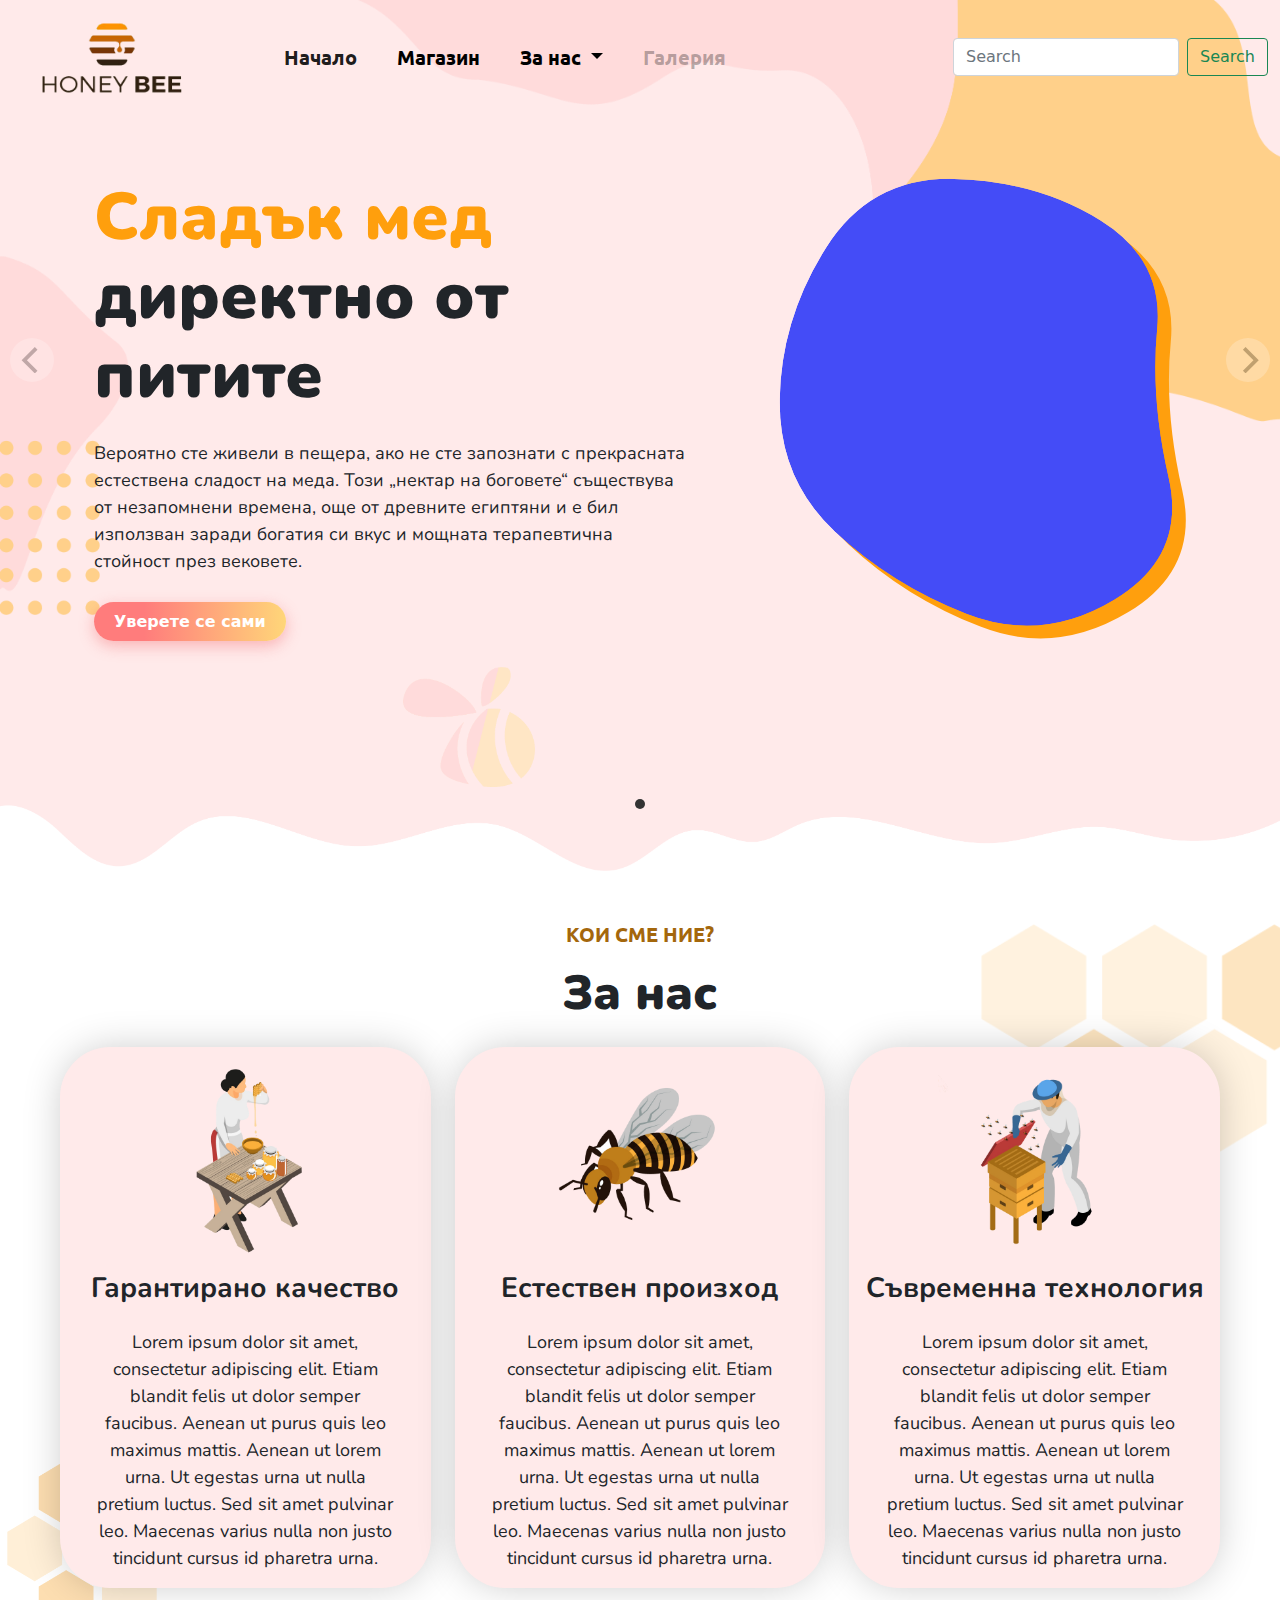
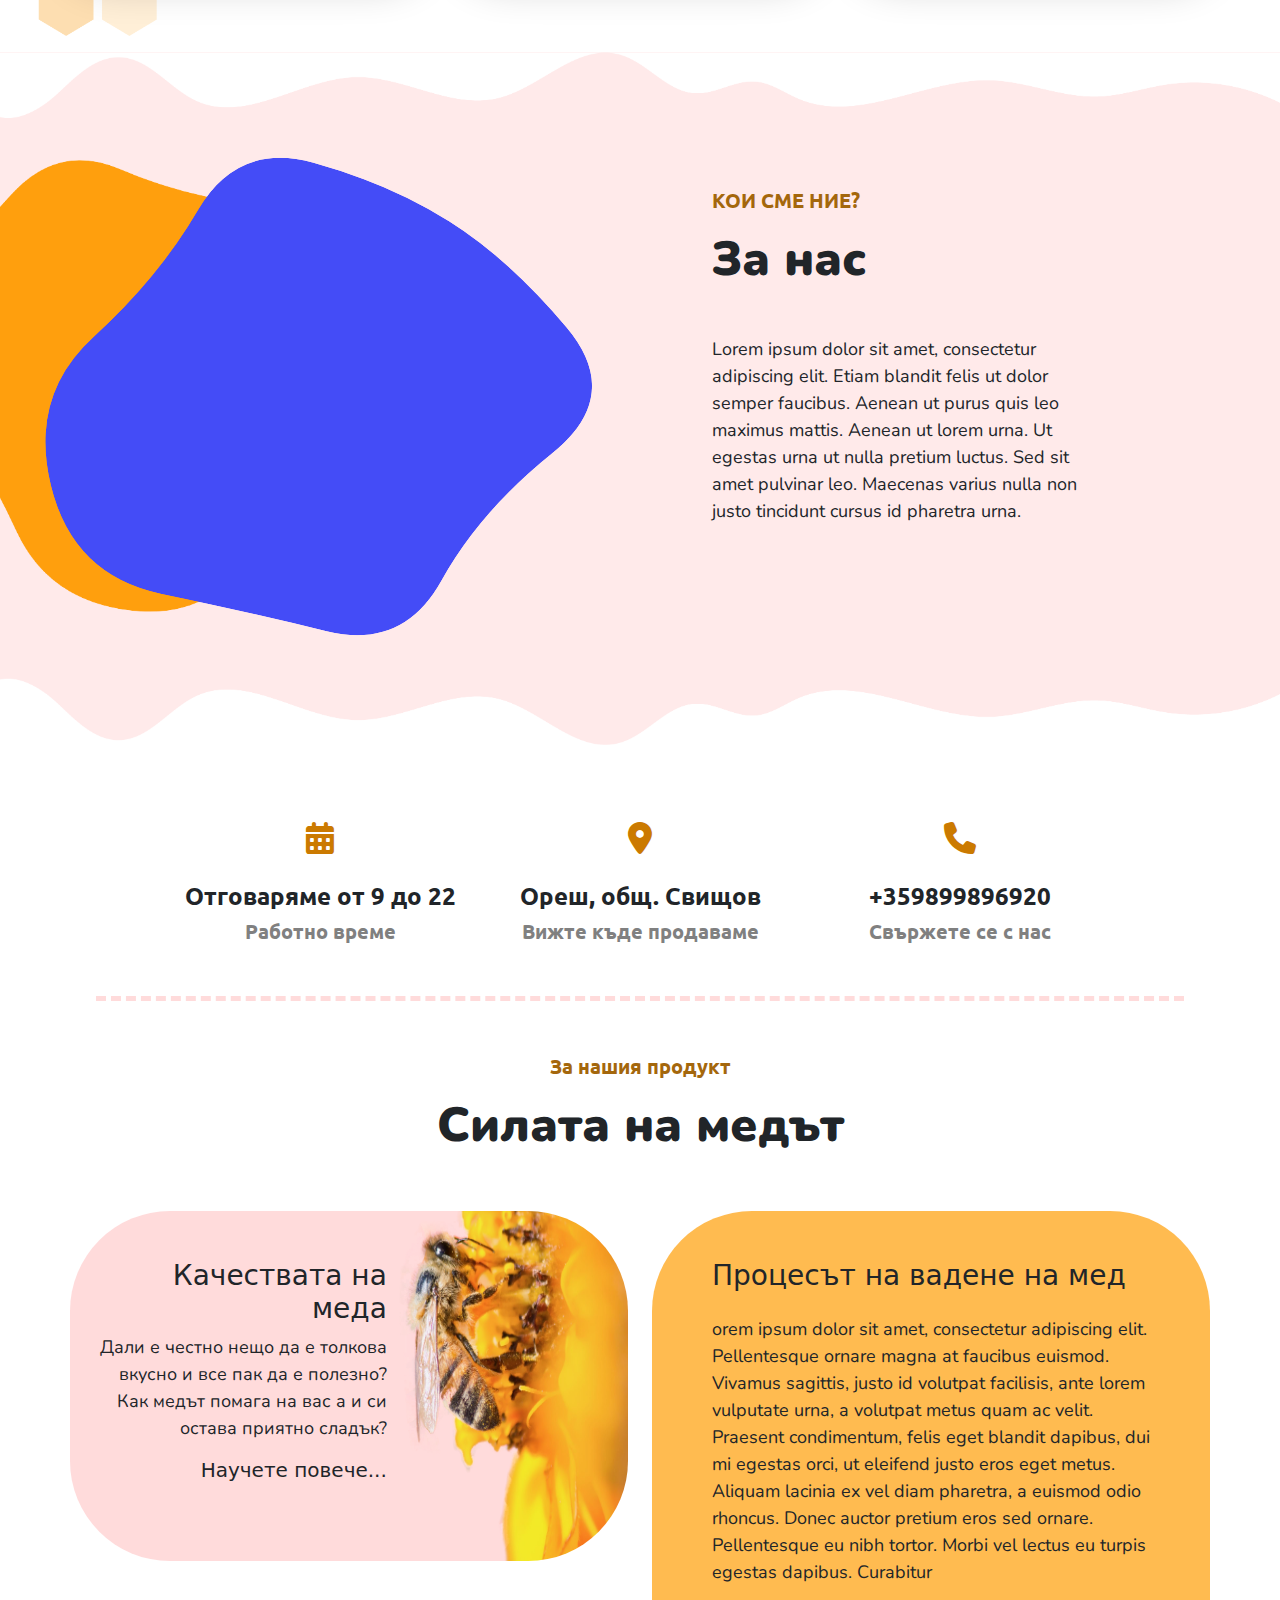
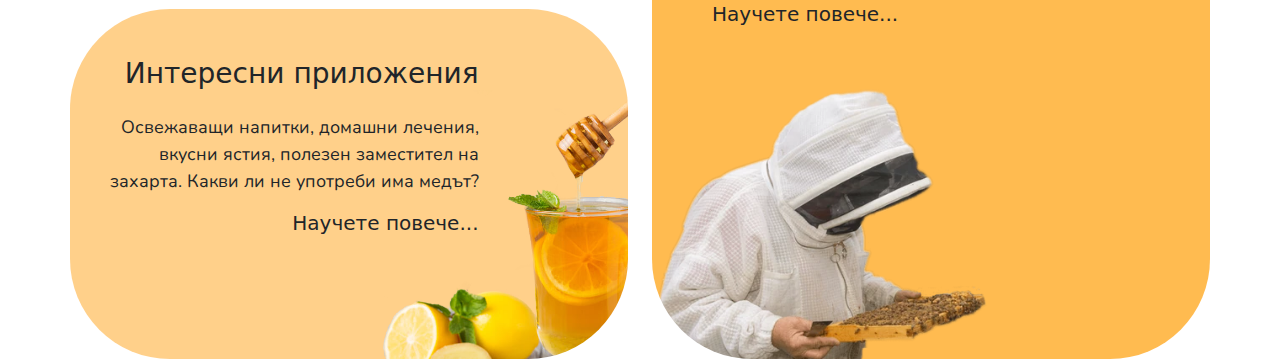
==== commit 12c33bb1: "responsive changes" ====
--- a/index.html
+++ b/index.html
@@ -273,13 +273,13 @@
         </div>
     </section>
 
-    <section class="interesting-honey">
+    <section class="interesting-honey nomargin">
         <div class="container mb-3">
             <div class="row about-us-heading">  
                 <div class="d-flex justify-content-center">
                     <p class="d-block">За нашия продукт</p>
                 </div>
-                <div class="d-flex justify-content-center">
+                <div class="d-flex text-center justify-content-center">
                     <h3 class="d-block">Силата на медът</h3>
                 </div>
             </div>
@@ -288,14 +288,14 @@
         <div class="container mt-5">
             <div class="row d-flex justify-content-around gx-5">
                 <div class="col-lg-6 col-12">
-                    <div class="row card-honey card-facts me-1 pt-5 ps-2">
-                        <div class="col-7">
-                            <h3 class="d-block text-end">Качествата на меда</h3>
-                            <p class="d-block text-end pt-3">Дали е честно нещо да е толкова вкусно и все пак да е полезно? Как медът помага на вас a и си остава приятно сладък?</p>
-                            <h5 class="text-end">Научете повече...</h5>
-                        </div>
-                    </div>
-                    <div class="row card-honey card-recipes mt-5 pt-5 me-1 ps-2">
+                    <div class="row card-honey card-facts pt-5 ps-2">
+                        <div class="col-9 col-sm-7 text-end">
+                            <h3 class="d-block">Качествата на меда</h3>
+                            <p class="d-block">Дали е честно нещо да е толкова вкусно и все пак да е полезно? Как медът помага на вас a и си остава приятно сладък?</p>
+                            <h5>Научете повече...</h5>
+                        </div>
+                    </div>
+                    <div class="row card-honey card-recipes mt-5 pt-5 ps-2">
                         <div class="col-9">
                             <h3 class="d-block text-end">Интересни приложения</h3>
                             <p class="d-block text-end pt-3">Освежаващи напитки, домашни лечения, вкусни ястия, полезен заместител на захарта. Какви ли не употреби има медът?</p>
@@ -304,11 +304,19 @@
                     </div>
                 </div>
                 <div class="col-lg-6 col-12">
-                    <div class="card-faq ps-4 pt-5 ">
-                        <h3 class="d-block ">Процесът на вадене на мед</h3>
-                        <p class="d-block pt-3">Освежаващи напитки, домашни лечения, вкусни ястия, полезен заместител на захарта. Какви ли не употреби има медът?</p>
-                        <h5 style="">Научете повече...</h5>
-                    </div>  
+                    <div class="row card-faq ps-5 pt-5">
+                        <div class="col-11">
+                            <h3>Процесът на вадене на мед</h3>
+                            <p class="pt-3">orem ipsum dolor sit amet, consectetur adipiscing elit. Pellentesque ornare magna at faucibus euismod. 
+                            Vivamus sagittis, justo id volutpat facilisis, ante lorem vulputate urna, a volutpat metus quam ac velit. Praesent condimentum, 
+                            felis eget blandit dapibus, dui mi egestas orci, ut eleifend justo eros eget metus. Aliquam lacinia ex vel diam pharetra, a 
+                            euismod odio rhoncus. Donec auctor pretium eros sed ornare. 
+                            Pellentesque eu nibh tortor. Morbi vel lectus eu turpis egestas dapibus. Curabitur</p>
+                            <h5>Научете повече...</h5>
+                        </div>
+                        
+                        
+                    </div> 
                 </div>
             </div>
         </div>
--- a/css/main.css
+++ b/css/main.css
@@ -272,6 +272,16 @@
     background-size: 45% 100%;
 }
 
+@media (max-width: 550px) {
+    section.interesting-honey .card-facts {
+        background-position: 135% 168%;
+        background-size: 68% auto;
+        background-image: url(../images/landingpage/justabee.png);
+    }
+
+}
+
+
 section.interesting-honey .card-recipes {
     background-color: #ffd08a;
     background-image: url(../images/landingpage/honeynade.png);
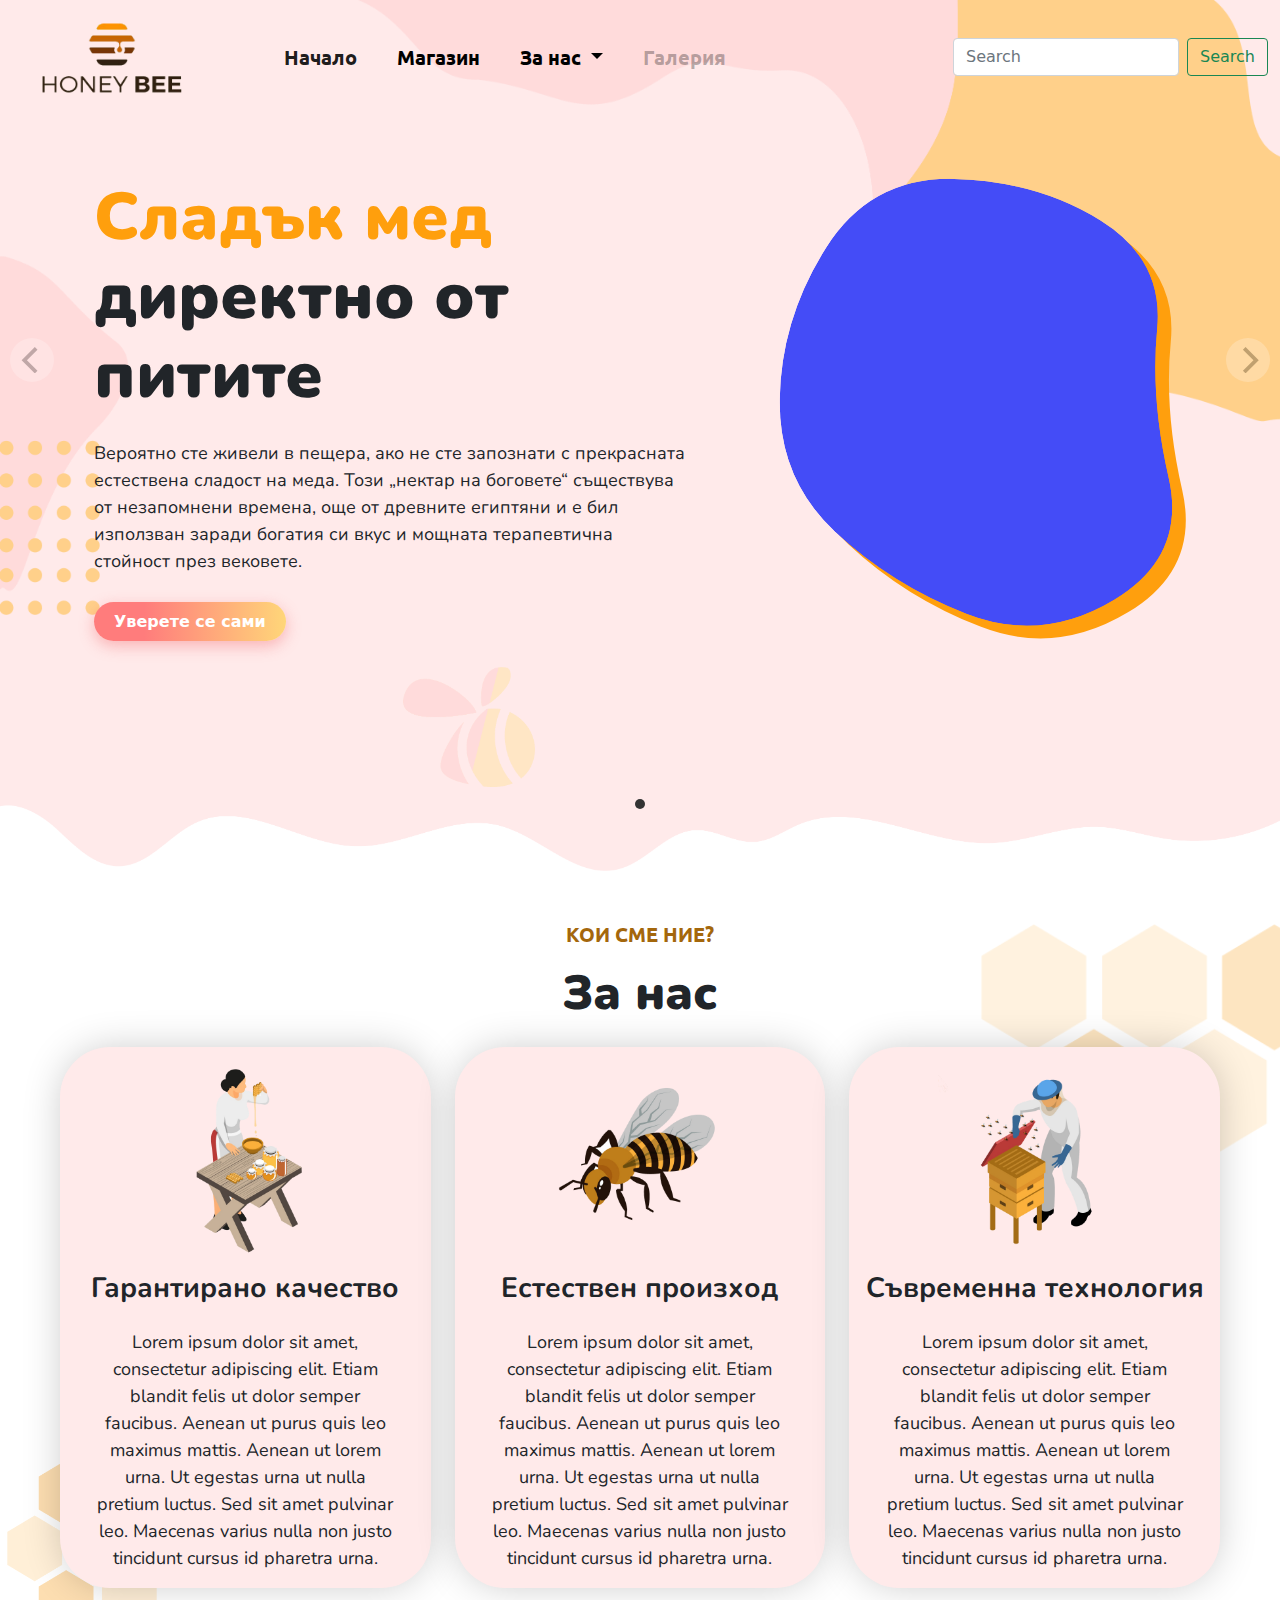
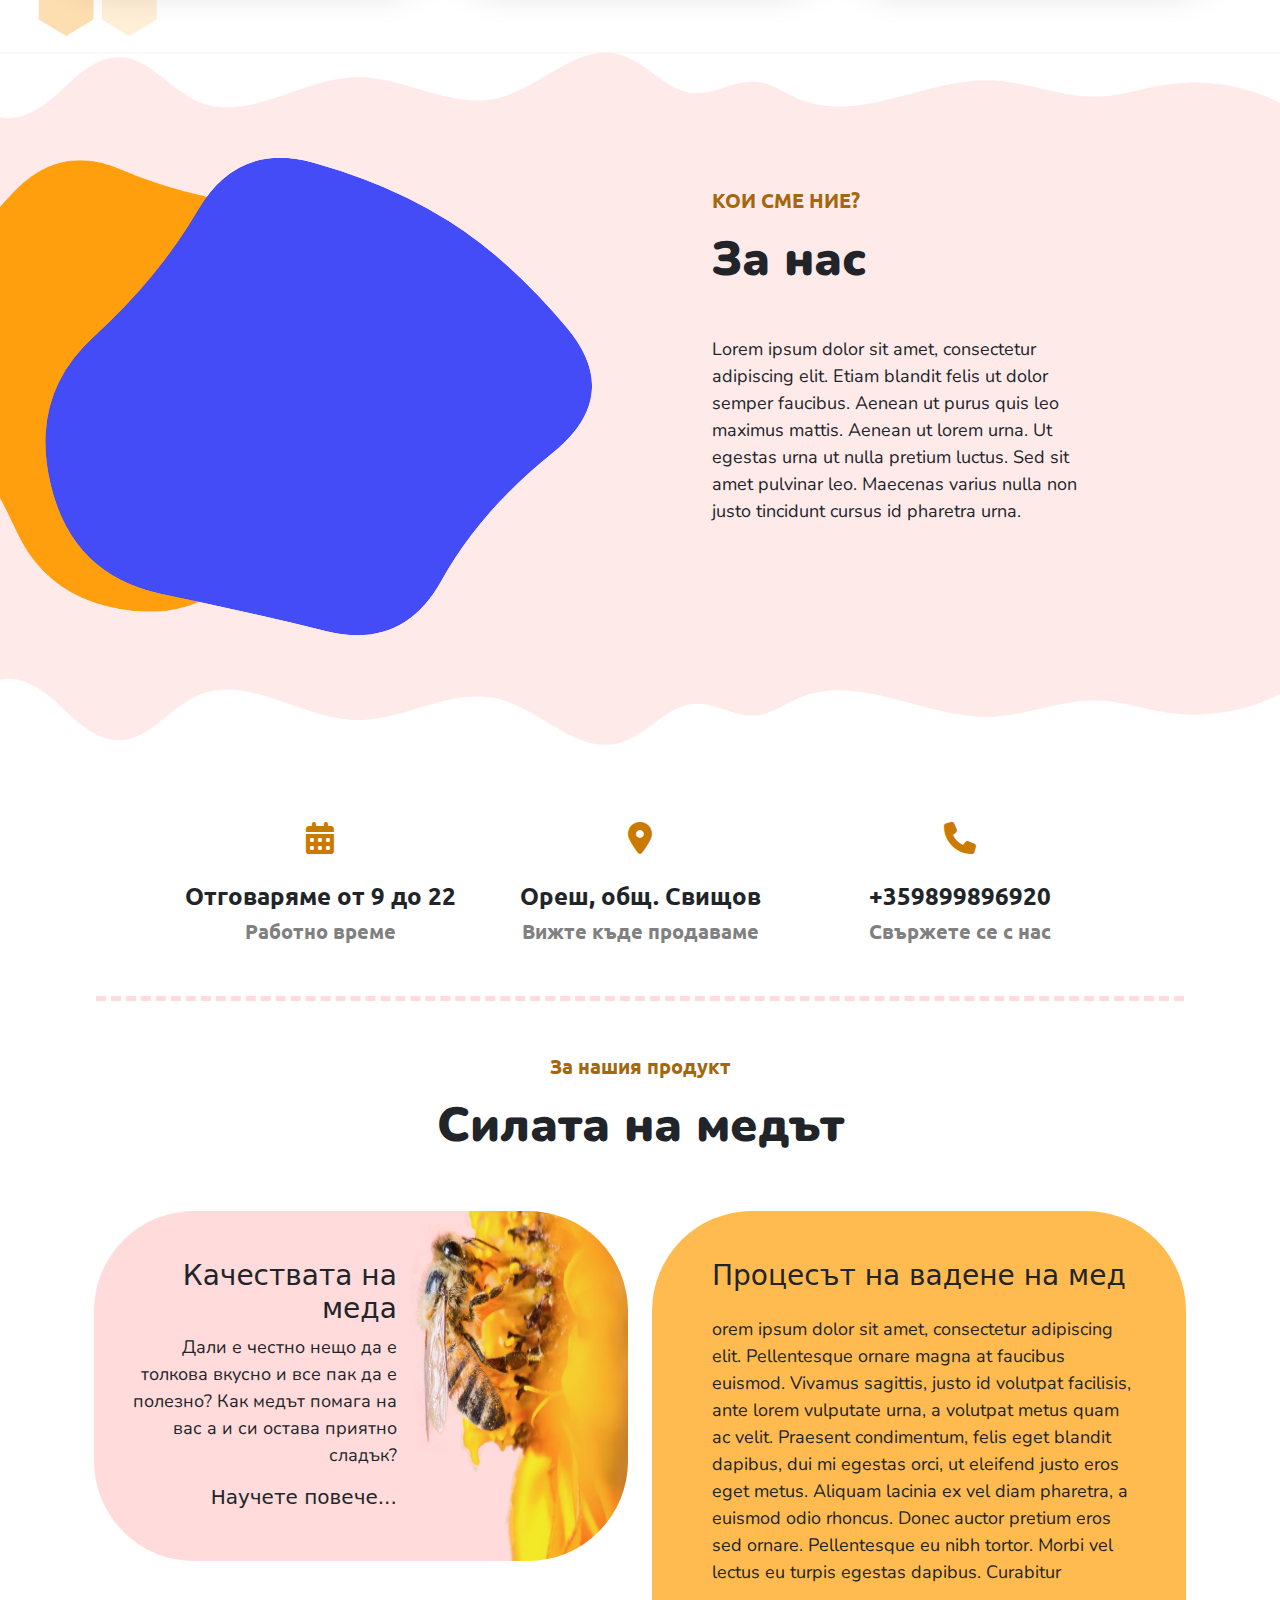
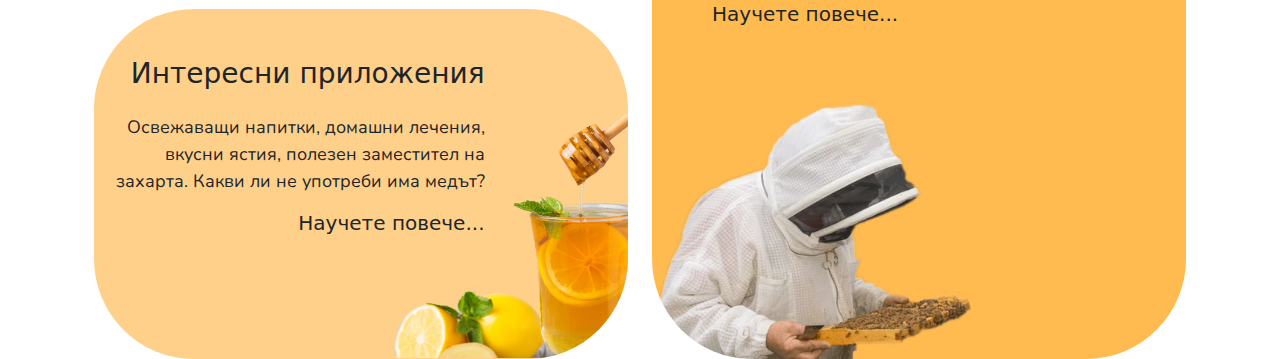
==== commit a98a9b9d: "responsive changes 2" ====
--- a/index.html
+++ b/index.html
@@ -286,7 +286,7 @@
         </div>
 
         <div class="container mt-5">
-            <div class="row d-flex justify-content-around gx-5">
+            <div class="row nomargin d-flex justify-content-around gx-5">
                 <div class="col-lg-6 col-12">
                     <div class="row card-honey card-facts pt-5 ps-2">
                         <div class="col-9 col-sm-7 text-end">
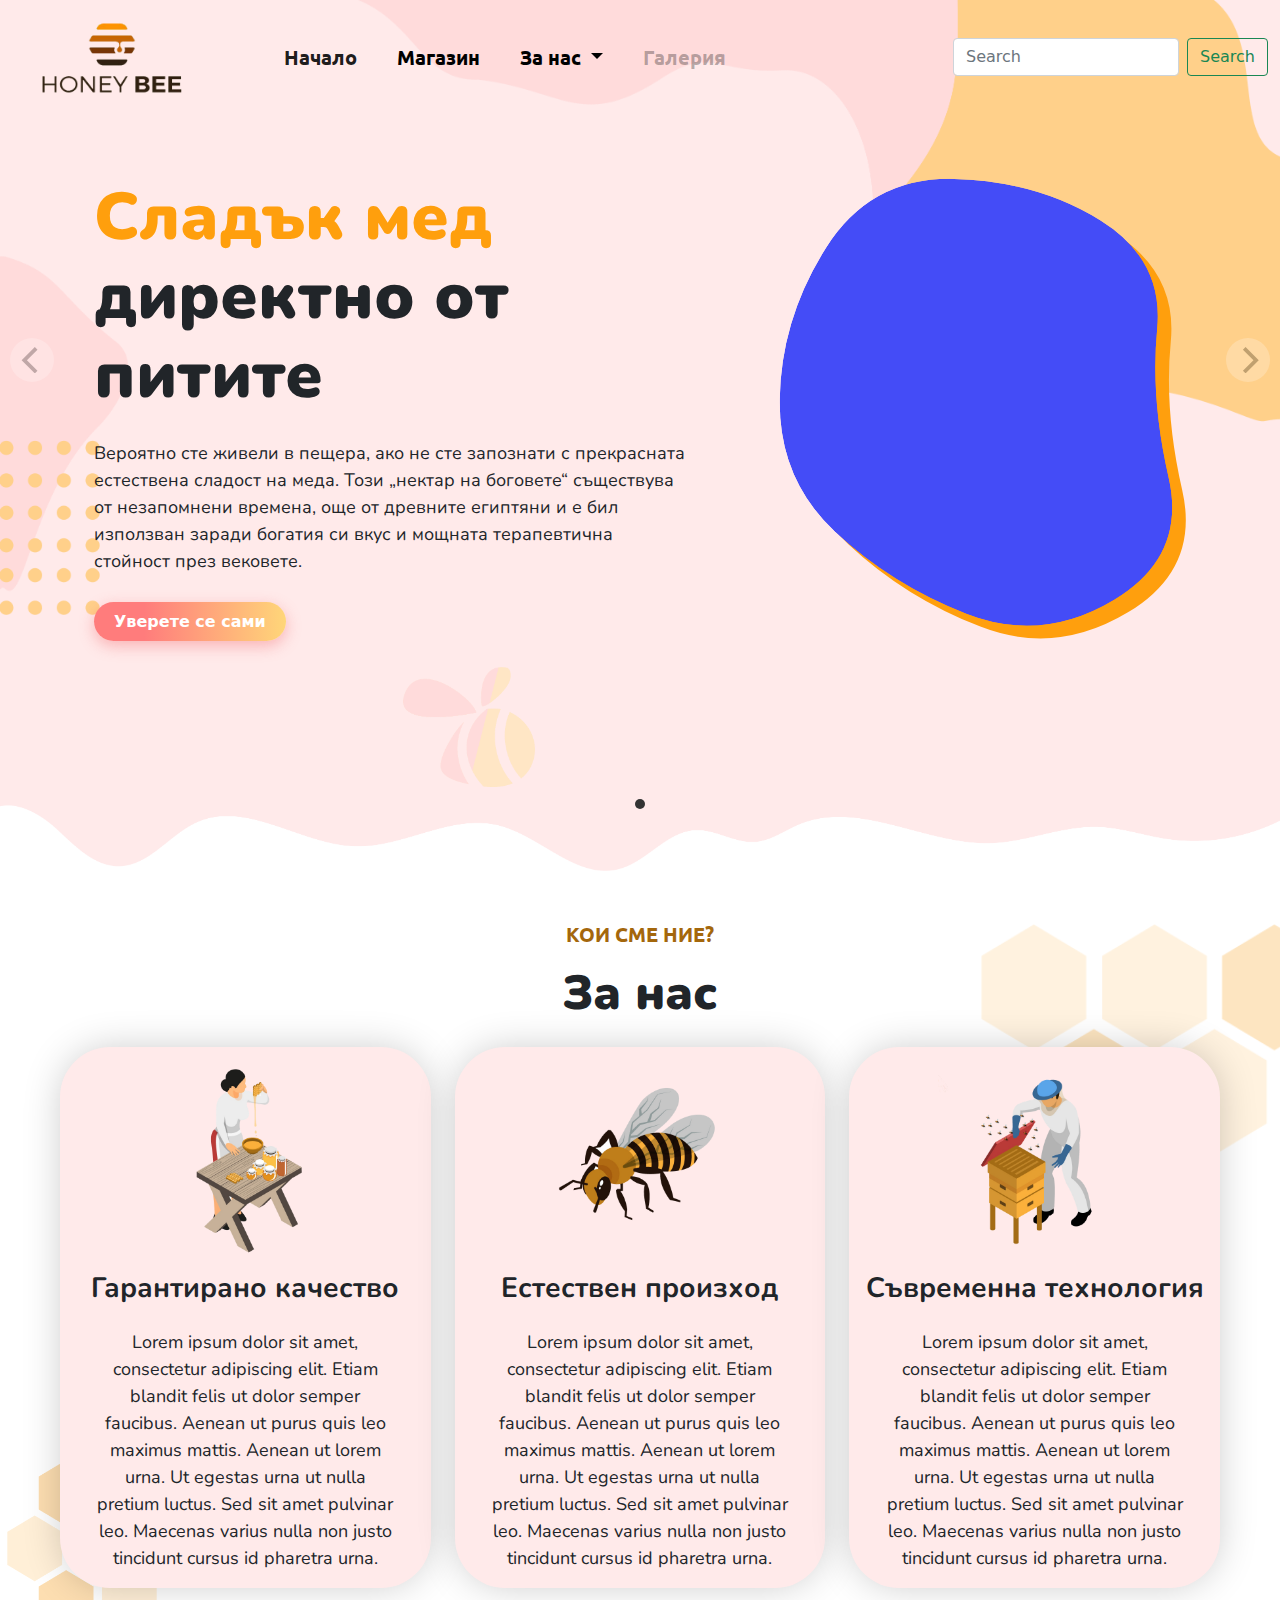
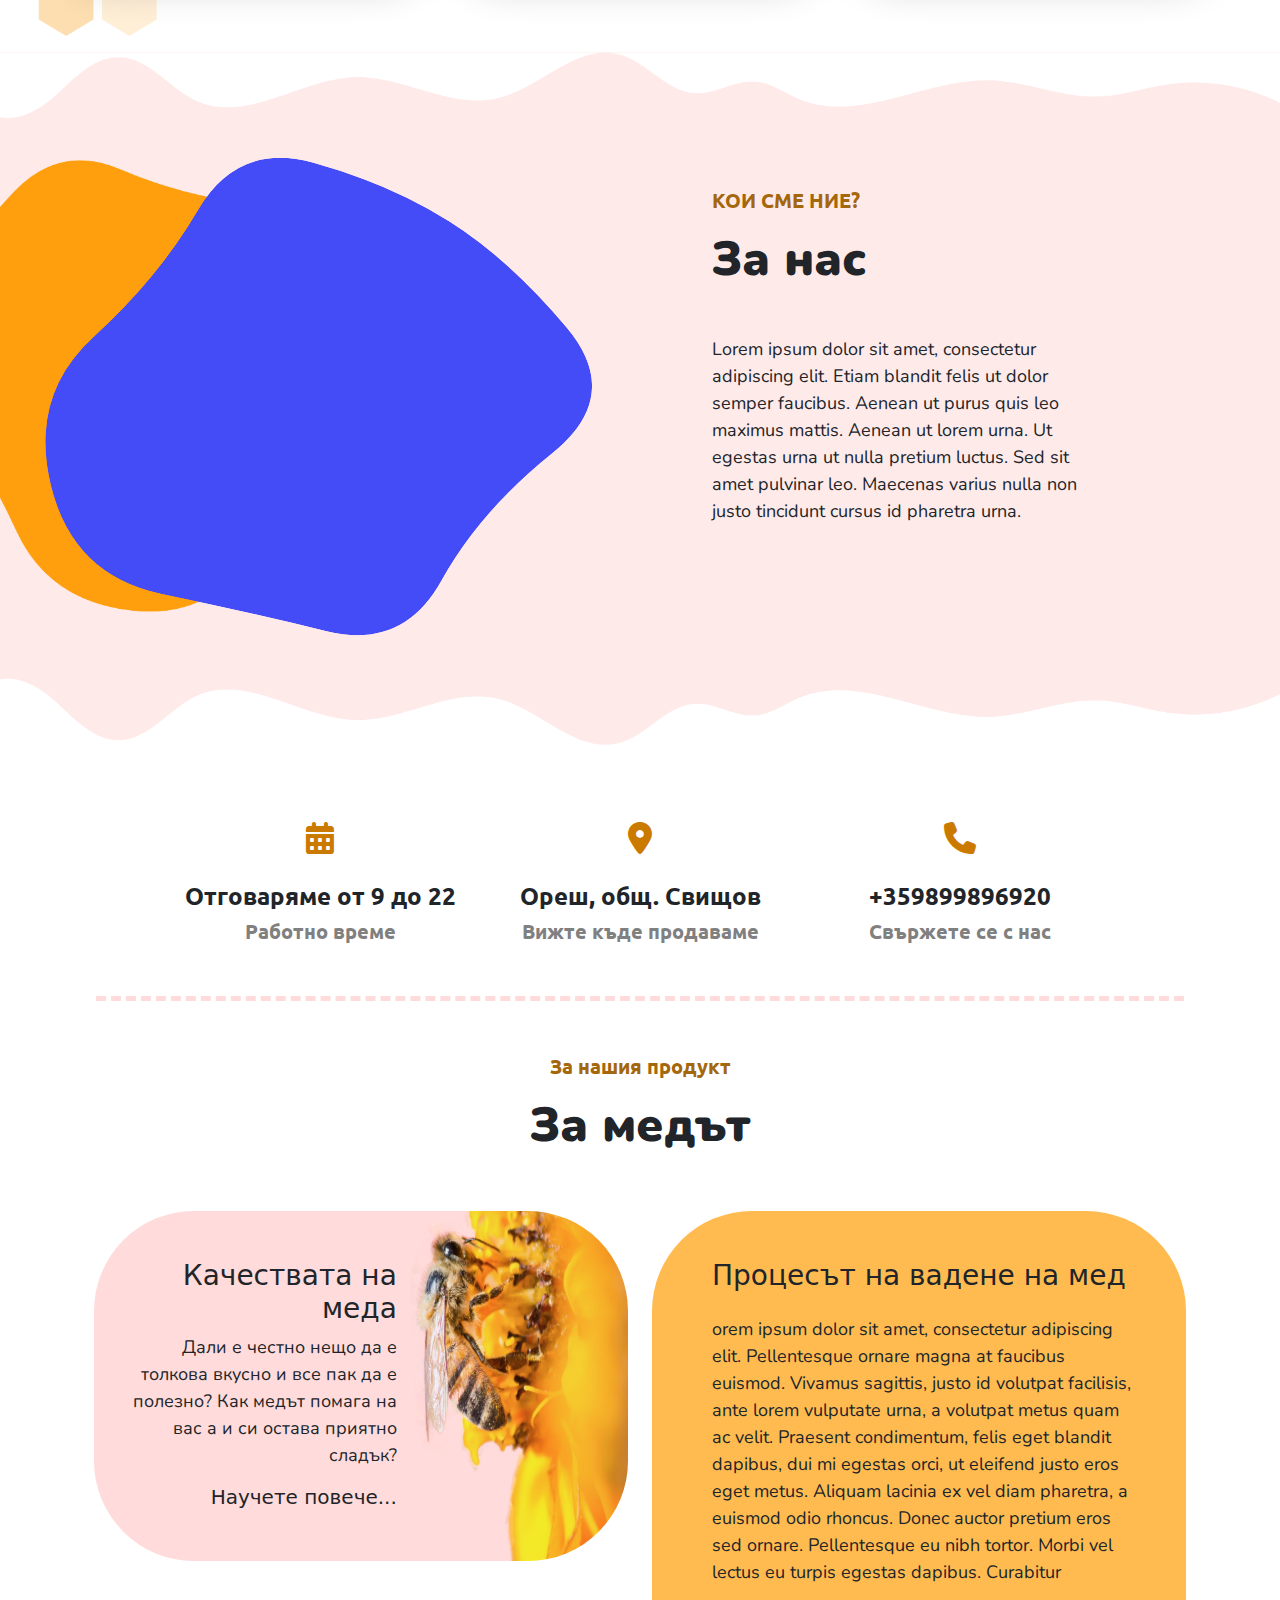
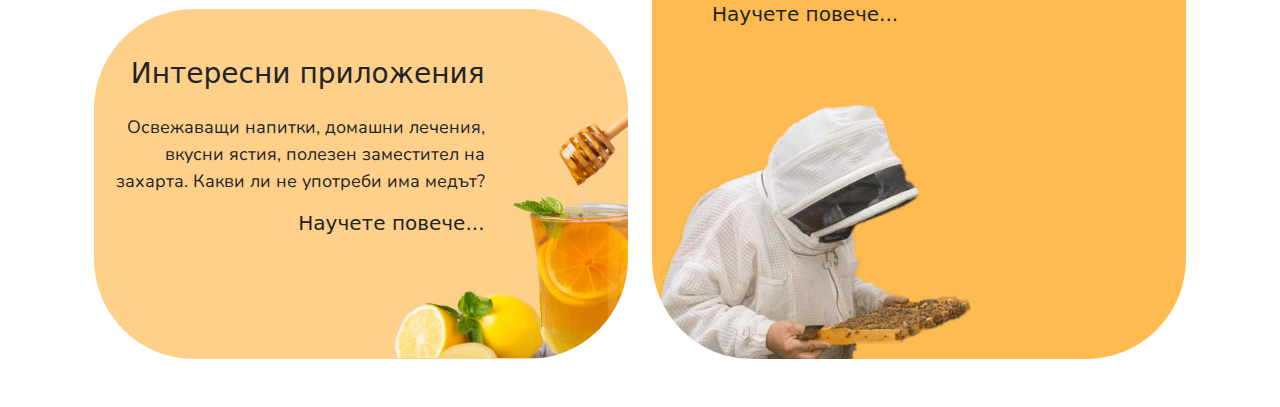
==== commit d6f6cd0d: "responsive changes 3" ====
--- a/index.html
+++ b/index.html
@@ -280,16 +280,16 @@
                     <p class="d-block">За нашия продукт</p>
                 </div>
                 <div class="d-flex text-center justify-content-center">
-                    <h3 class="d-block">Силата на медът</h3>
+                    <h3 class="d-block">За медът</h3>
                 </div>
             </div>
         </div>
 
         <div class="container mt-5">
             <div class="row nomargin d-flex justify-content-around gx-5">
-                <div class="col-lg-6 col-12">
+                <div class="col-lg-6 col-12 mb-5">
                     <div class="row card-honey card-facts pt-5 ps-2">
-                        <div class="col-9 col-sm-7 text-end">
+                        <div class="col-10 col-md-7 text-end">
                             <h3 class="d-block">Качествата на меда</h3>
                             <p class="d-block">Дали е честно нещо да е толкова вкусно и все пак да е полезно? Как медът помага на вас a и си остава приятно сладък?</p>
                             <h5>Научете повече...</h5>
@@ -303,7 +303,7 @@
                         </div>
                     </div>
                 </div>
-                <div class="col-lg-6 col-12">
+                <div class="col-lg-6 col-12 mb-5">
                     <div class="row card-faq ps-5 pt-5">
                         <div class="col-11">
                             <h3>Процесът на вадене на мед</h3>
--- a/css/main.css
+++ b/css/main.css
@@ -272,13 +272,19 @@
     background-size: 45% 100%;
 }
 
-@media (max-width: 550px) {
+@media (max-width: 768px) {
     section.interesting-honey .card-facts {
         background-position: 135% 168%;
         background-size: 68% auto;
         background-image: url(../images/landingpage/justabee.png);
     }
 
+}
+
+@media (max-width: 576px) {
+    section.interesting-honey .card-facts {
+        background-image: none;
+    }
 }
 
 
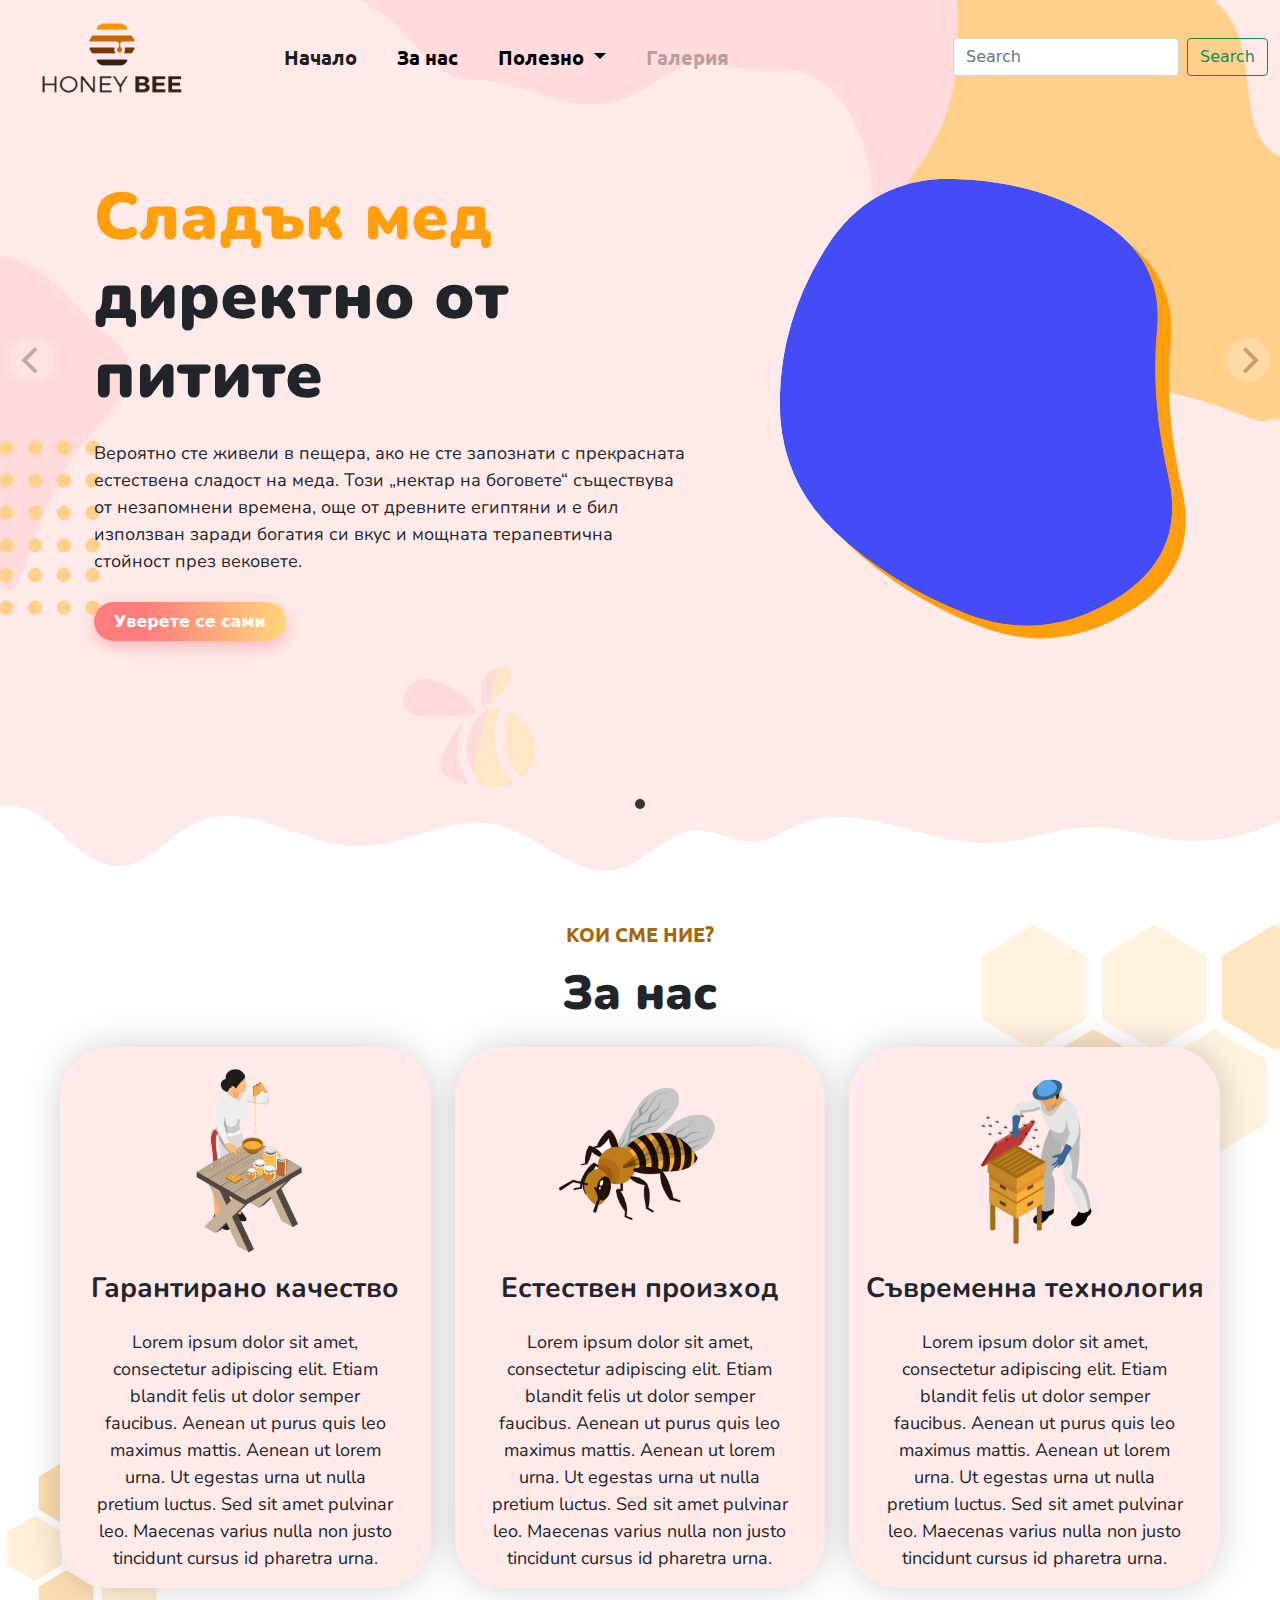
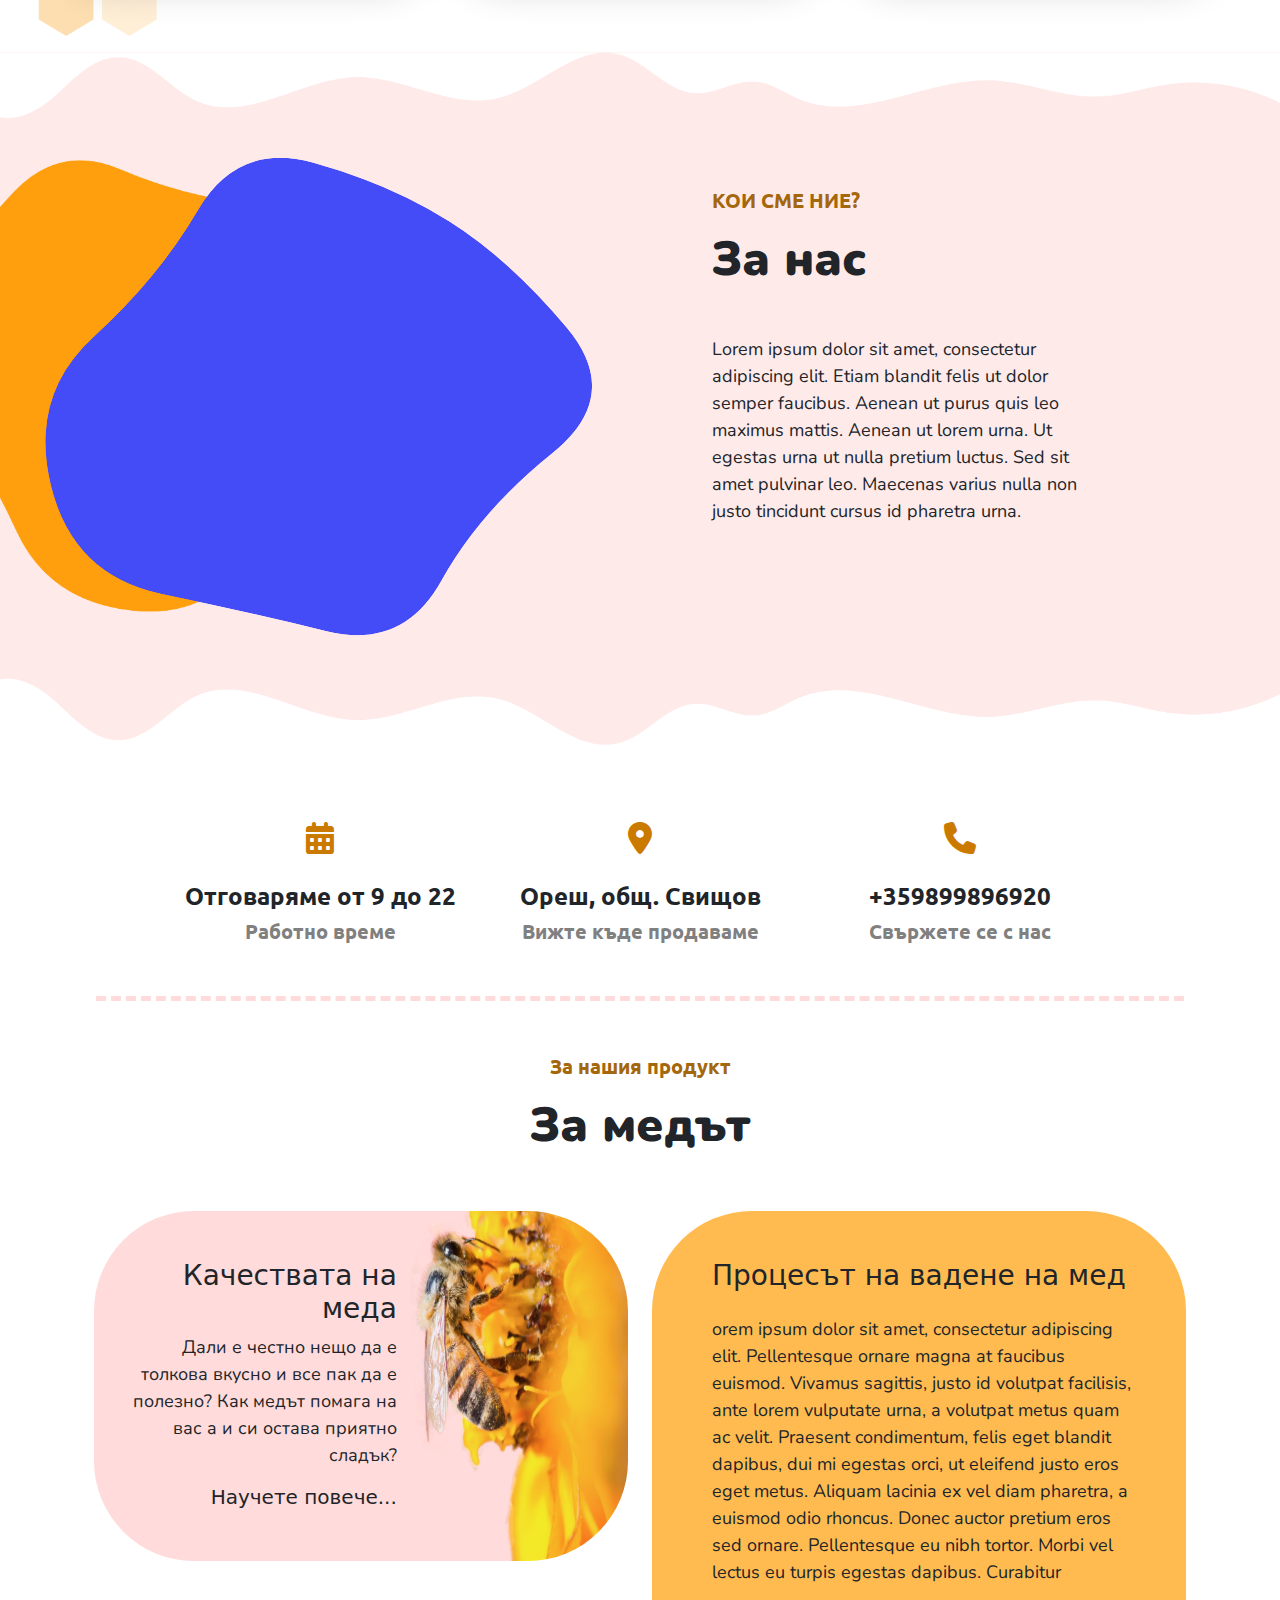
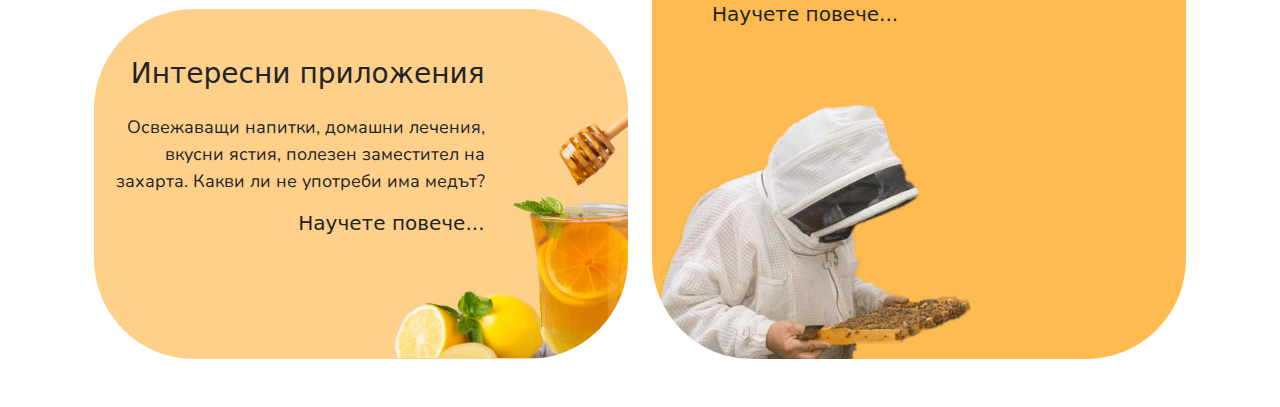
==== commit 439820eb: "new page history" ====
--- a/index.html
+++ b/index.html
@@ -9,6 +9,7 @@
     <script src="js/bootstrap.min.js"></script>
 
     <link rel="stylesheet" href="css/main.css">
+    <link rel="stylesheet" href="css/index.css">
 
     <link href="css/fontawesome/css/fontawesome.min.css" rel="stylesheet">
     <link href="css/fontawesome/css/brands.min.css" rel="stylesheet">
@@ -41,12 +42,12 @@
                         <a class="nav-link active" aria-current="page" href="#">Начало</a>
                     </li>
                     <li class="nav-item me-4">
-                        <a class="nav-link" href="#">Магазин</a>
+                        <a class="nav-link" href="history.html">За нас</a>
                     </li>
                     <li class="nav-item me-4 dropdown">
-                        <a class="nav-link dropdown-toggle" href="#" id="navbarDropdown" role="button" data-bs-toggle="dropdown"
+                        <a class="nav-link dropdown-toggle" href="history.html" id="navbarDropdown" role="button" data-bs-toggle="dropdown"
                             aria-expanded="false">
-                            За нас
+                            Полезно
                         </a>
                         <ul class="dropdown-menu" aria-labelledby="navbarDropdown">
                             <li><a class="dropdown-item" href="#">Action</a></li>
@@ -313,9 +314,7 @@
                             euismod odio rhoncus. Donec auctor pretium eros sed ornare. 
                             Pellentesque eu nibh tortor. Morbi vel lectus eu turpis egestas dapibus. Curabitur</p>
                             <h5>Научете повече...</h5>
-                        </div>
-                        
-                        
+                        </div>    
                     </div> 
                 </div>
             </div>
--- a/css/main.css
+++ b/css/main.css
@@ -1,3 +1,12 @@
+html, body
+{
+    overflow-x: hidden;
+}
+
+main {
+    background-color: rgb(255 234 234);
+}
+
 .nomargin
 {
     margin-right: 0px !important;
@@ -15,6 +24,23 @@
     font-size: 18px; 
 }
 
+
+@font-face {
+    font-family: 'FuturaPT';
+    src: url('../fonts/futuraptbold-webfont.woff2') format('woff2'),
+         url('../fonts/futuraptbold-webfont.woff') format('woff');
+    font-weight: bold;
+    font-style: normal;
+
+}
+
+@font-face {
+    font-family: 'FuturaPT';
+    src: url('../fonts/futuraptheavy-webfont.woff2') format('woff2'),
+         url('../futuraptheavy-webfont.woff') format('woff');
+    font-weight: bolder;
+    font-style: normal;
+}
 
 /* Navigation and header START*/
 .nav-item {
@@ -40,16 +66,6 @@
     header.navbar {
         margin: 0 10%;
     }
-}
-
-
-main {
-    background-color: rgb(255 234 234);
-    background-image: url(../images/bg-blob5.png);
-    background-position: top right;
-    background-repeat: no-repeat;
-    background-size: 72% auto;
-    opacity: 1;
 }
 
 @media (min-width: 1000px) {
@@ -141,166 +157,41 @@
     transition: all .4s ease-in-out;
     color: black;
 }
-/* Landing page END*/
 
-/* About us section START*/
-
-.about-us 
-{
-    background-color: rgb(255, 255, 255);
-    background-image: url(../images/honey-comb4.png), url(../images/honey-comb5.png);
-    background-position: 91% 0%, 7px 100%;
-    background-repeat: no-repeat, no-repeat;
-    background-size: 16% auto, 10% auto;
+section.heading-title {
+    height: 350px;
+    width: 100%;
+    margin-top: 0px;
 }
 
-@media (max-width: 1400px) {
-    .about-us {
-        background-position: 105% 1%, 7px 100%;
-        background-size: 27% auto, 150px auto;
-    }
-
-    section.history {
-        background-color: #ffeaea;
-        background-image: url(../images/bg-blob6.png);
-        background-repeat: no-repeat;
-        background-position: top left;
+@media (min-width: 1000px) {
+    section.heading-title {
+        margin-top: 130px;
     }
 }
 
+.heading-title::before {
+    content: "";
+    position: absolute;
+    top: 0; left: 0;
+    width: 100%; height: 100%;
+    background-image: url(../images/history/headerhistory.jpg);
+    background-size: 100% auto;
+    background-position: 100% 50%;
+    filter: brightness(35%);
+  }
 
-.about-us-heading p 
-{
-    color: #a4670c;
-    font-weight: 1000;
-    font-size: 20px;
-    font-family: 'Ubuntu', sans-serif;
-}
-
-.about-us-heading h3 {
-    font-family: "Nunito", arial, sans-serif;
-    font-weight: 900;
-    font-size: 48px;
-}
-
-section.about-us .info-card {
-    background-color: #ffeaea;
-    border-radius: 50px;
-    -webkit-box-shadow: 0px 0px 42px -5px rgba(0,0,0,0.24); 
-    box-shadow: 0px 0px 42px -5px rgba(0,0,0,0.24);
-}
-
-section.about-us .info-card h4 {
-    font-family: "Nunito", arial, sans-serif;
-    font-weight: bolder;
-    font-size: 28px;
-}
-/* About us section END*/
-
-/* History START */
-section.history {
-    background-color: #ffeaea;
-    background-image: url(../images/bg-blob6.png);
-    background-repeat: no-repeat;
-    background-position: -10% 45%;
-    background-size: 37% auto;
-}
-
-@media (max-width: 1200px) {
-    section.history  {
-        background-position: -58% 16%;
-        background-size: 70% auto;
-    }
-
-}
-
-/* History END */
-
-
-/* information START */
-
-section.contact-section {
-    margin-top: 75px;
+.heading-title .title-container {
+    z-index: 10;
+    width: 100%;
+    height: auto;
+    text-align: center;
     position: relative;
 }
 
-section.contact-section h4 {
-    font-family: "Ubuntu", arial;
-    font-weight: bolder;
-}
-
-section.contact-section h5 {
-    font-family: "Ubuntu", arial;
-    color: gray;
-    font-weight: bold;
-}
-
-section.contact-section h2 {
-    color: #cb7a00;
-}
-
-section.contact-section::after{
-    content:'';
-    width: 85%;
-    height: 3px;
-    position: absolute;
-    bottom: -50px;
-    left: 50%;
-    margin-left: -42.5%;
-    border-bottom: dashed #ffdbdb 5px;
-    
-}
-/* information END */
-
-/* interesting */
-
-section.interesting-honey {
-    margin-top: 100px;
-}
-
-section.interesting-honey .card-honey {
-    height: 350px;
-    border-radius: 100px;
-    background-repeat: no-repeat;
-    background-position: 101% 100%;
-    
-}
-
-section.interesting-honey .card-facts {
-    background-color: #ffdbdb; 
-    background-image: url(../images/landingpage/bee-collecting-polen.png);
-    background-size: 45% 100%;
-}
-
-@media (max-width: 768px) {
-    section.interesting-honey .card-facts {
-        background-position: 135% 168%;
-        background-size: 68% auto;
-        background-image: url(../images/landingpage/justabee.png);
-    }
-
-}
-
-@media (max-width: 576px) {
-    section.interesting-honey .card-facts {
-        background-image: none;
+@media (max-width: 600px) {
+    .heading-title::before {
+        background-size: 150% auto;
+        background-position: 35% 50%;
     }
 }
-
-
-section.interesting-honey .card-recipes {
-    background-color: #ffd08a;
-    background-image: url(../images/landingpage/honeynade.png);
-    background-size: 45% auto;
-}
-
-section.interesting-honey .card-faq {
-    background-color: #ffbb50; 
-    border-radius: 100px; 
-    height: 100%;
-    background-image: url(../images/landingpage/Beekeeper.webp);
-    background-repeat: no-repeat;
-    background-size: 60% auto;
-    background-position: 0% 108%;
-
-}--- a/css/index.css
+++ b/css/index.css
@@ -0,0 +1,168 @@
+
+main {
+    background-image: url(../images/bg-blob5.png);
+    background-position: top right;
+    background-repeat: no-repeat;
+    background-size: 72% auto;
+    opacity: 1;
+}
+
+.about-us 
+{
+    background-color: rgb(255, 255, 255);
+    background-image: url(../images/honey-comb4.png), url(../images/honey-comb5.png);
+    background-position: 91% 0%, 7px 100%;
+    background-repeat: no-repeat, no-repeat;
+    background-size: 16% auto, 10% auto;
+}
+
+@media (max-width: 1400px) {
+    .about-us {
+        background-position: 105% 1%, 7px 100%;
+        background-size: 27% auto, 150px auto;
+    }
+
+    section.history {
+        background-color: #ffeaea;
+        background-image: url(../images/bg-blob6.png);
+        background-repeat: no-repeat;
+        background-position: top left;
+    }
+}
+
+
+.about-us-heading p 
+{
+    color: #a4670c;
+    font-weight: 1000;
+    font-size: 20px;
+    font-family: 'Ubuntu', sans-serif;
+}
+
+.about-us-heading h3 {
+    font-family: "Nunito", arial, sans-serif;
+    font-weight: 900;
+    font-size: 48px;
+}
+
+section.about-us .info-card {
+    background-color: #ffeaea;
+    border-radius: 50px;
+    -webkit-box-shadow: 0px 0px 42px -5px rgba(0,0,0,0.24); 
+    box-shadow: 0px 0px 42px -5px rgba(0,0,0,0.24);
+}
+
+section.about-us .info-card h4 {
+    font-family: "Nunito", arial, sans-serif;
+    font-weight: bolder;
+    font-size: 28px;
+}
+/* About us section END*/
+
+/* History START */
+section.history {
+    background-color: #ffeaea;
+    background-image: url(../images/bg-blob6.png);
+    background-repeat: no-repeat;
+    background-position: -10% 45%;
+    background-size: 37% auto;
+}
+
+@media (max-width: 1200px) {
+    section.history  {
+        background-position: -58% 16%;
+        background-size: 70% auto;
+    }
+
+}
+
+/* History END */
+
+
+/* information START */
+
+section.contact-section {
+    margin-top: 75px;
+    position: relative;
+}
+
+section.contact-section h4 {
+    font-family: "Ubuntu", arial;
+    font-weight: bolder;
+}
+
+section.contact-section h5 {
+    font-family: "Ubuntu", arial;
+    color: gray;
+    font-weight: bold;
+}
+
+section.contact-section h2 {
+    color: #cb7a00;
+}
+
+section.contact-section::after{
+    content:'';
+    width: 85%;
+    height: 3px;
+    position: absolute;
+    bottom: -50px;
+    left: 50%;
+    margin-left: -42.5%;
+    border-bottom: dashed #ffdbdb 5px;
+    
+}
+/* information END */
+
+/* interesting */
+
+section.interesting-honey {
+    margin-top: 100px;
+}
+
+section.interesting-honey .card-honey {
+    height: 350px;
+    border-radius: 100px;
+    background-repeat: no-repeat;
+    background-position: 101% 100%;
+    
+}
+
+section.interesting-honey .card-facts {
+    background-color: #ffdbdb; 
+    background-image: url(../images/landingpage/bee-collecting-polen.png);
+    background-size: 45% 100%;
+}
+
+@media (max-width: 768px) {
+    section.interesting-honey .card-facts {
+        background-position: 135% 168%;
+        background-size: 68% auto;
+        background-image: url(../images/landingpage/justabee.png);
+    }
+
+}
+
+@media (max-width: 576px) {
+    section.interesting-honey .card-facts {
+        background-image: none;
+    }
+}
+
+
+section.interesting-honey .card-recipes {
+    background-color: #ffd08a;
+    background-image: url(../images/landingpage/honeynade.png);
+    background-size: 45% auto;
+}
+
+section.interesting-honey .card-faq {
+    background-color: #ffbb50; 
+    border-radius: 100px; 
+    height: 100%;
+    background-image: url(../images/landingpage/Beekeeper.webp);
+    background-repeat: no-repeat;
+    background-size: 60% auto;
+    background-position: 0% 108%;
+
+}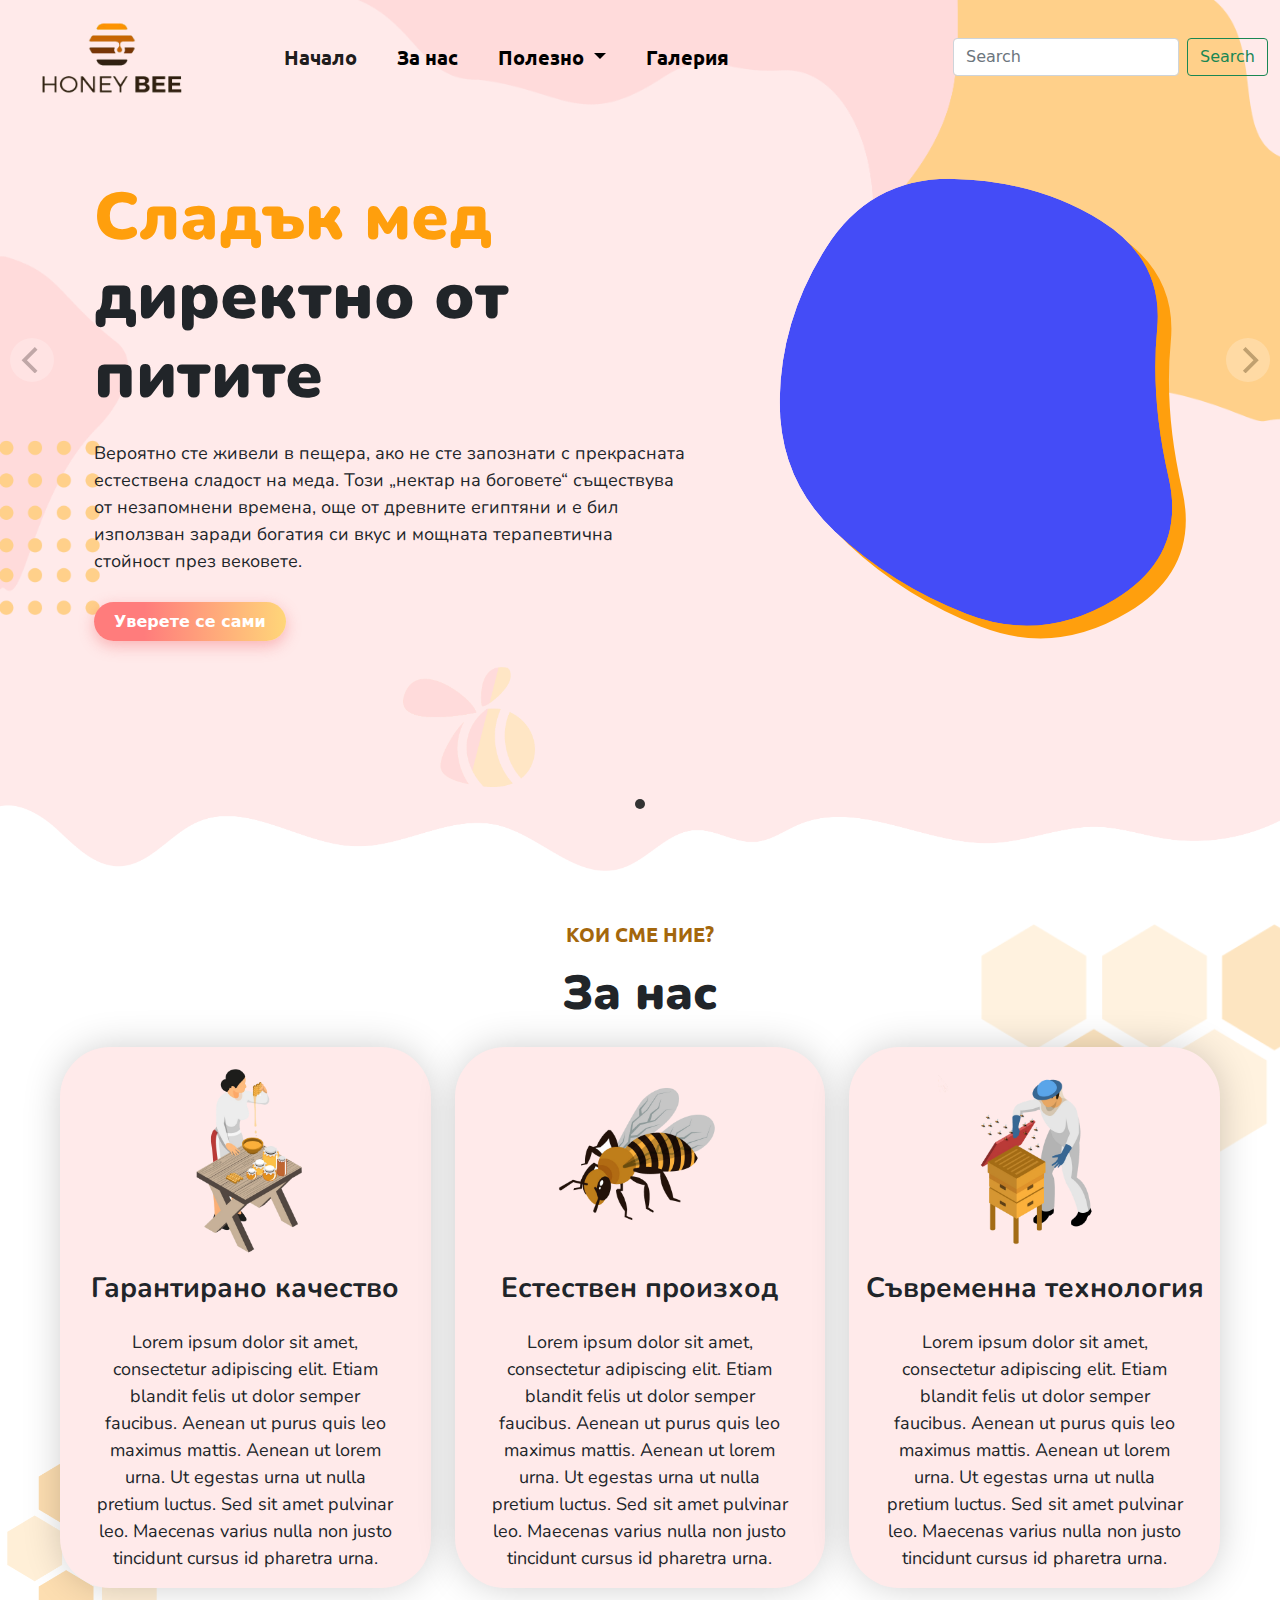
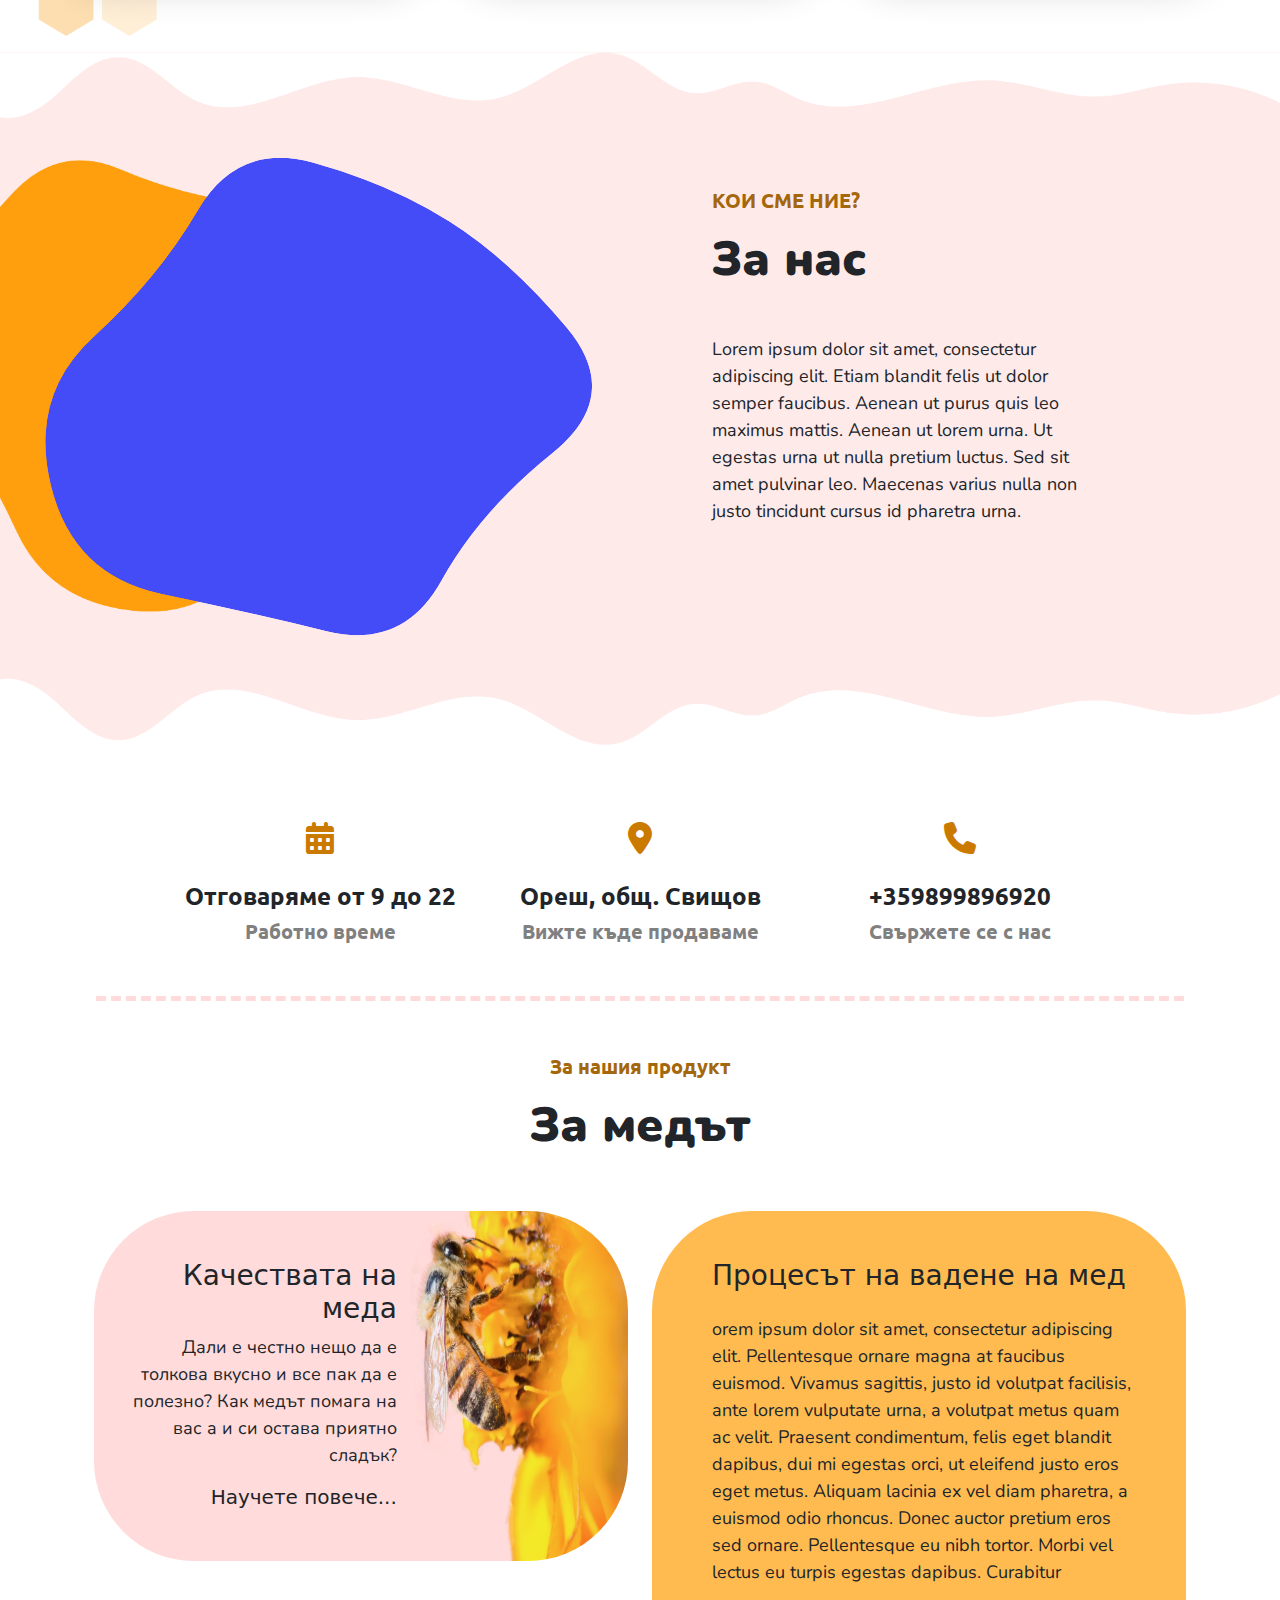
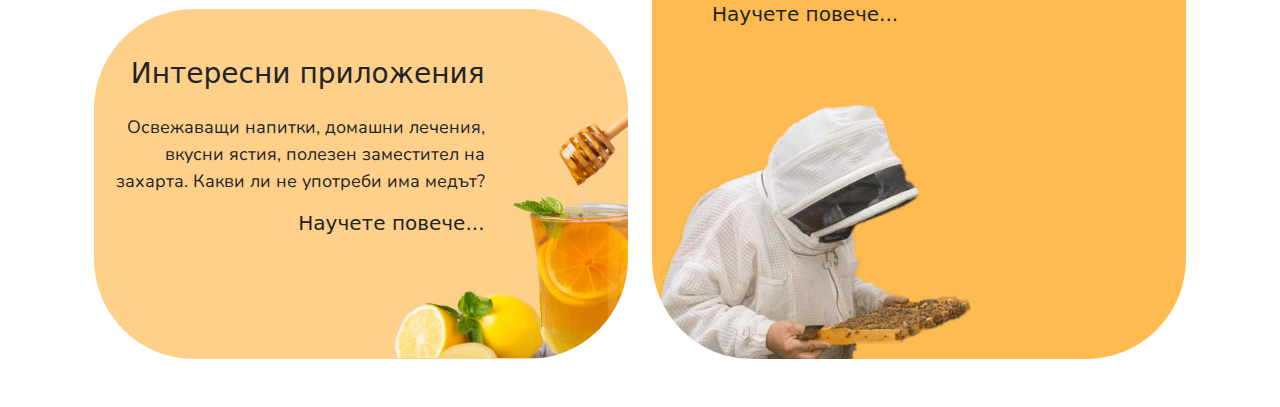
==== commit 7897b434: "added gallery" ====
--- a/index.html
+++ b/index.html
@@ -59,7 +59,7 @@
                         </ul>
                     </li>
                     <li class="nav-item me-4">
-                        <a class="nav-link disabled" href="#" tabindex="-1" aria-disabled="true">Галерия</a>
+                        <a class="nav-link" href="#" tabindex="-1" aria-disabled="true">Галерия</a>
                     </li>
                 </ul>
                 <form class="d-flex">
@@ -97,7 +97,7 @@
                                             </clipPath>
                                         </defs>
                                         <g transform="translate(15.600156 -50.796607)">
-                                   a         <path fill="#ff9f0d" d="M827,652Q862,804,722.5,888Q583,972,438,915.5Q293,859,184,757Q75,655,77.5,501Q80,347,166.5,210Q253,73,413.5,77Q574,81,696,157Q818,233,805,366.5Q792,500,827,652Z" />  
+                                            <path fill="#ff9f0d" d="M827,652Q862,804,722.5,888Q583,972,438,915.5Q293,859,184,757Q75,655,77.5,501Q80,347,166.5,210Q253,73,413.5,77Q574,81,696,157Q818,233,805,366.5Q792,500,827,652Z" />  
                                         </g>
                                         <g transform="translate(-10.6001561796543 -75.2033932943542)" clip-path="url(#shape2)">
                                             <path fill="#444cf7" d="M827,652Q862,804,722.5,888Q583,972,438,915.5Q293,859,184,757Q75,655,77.5,501Q80,347,166.5,210Q253,73,413.5,77Q574,81,696,157Q818,233,805,366.5Q792,500,827,652Z" />  
--- a/css/main.css
+++ b/css/main.css
@@ -11,6 +11,12 @@
 {
     margin-right: 0px !important;
     margin-left: 0px !important;
+}
+
+.nopadding
+{
+    padding-right: 0px !important;
+    padding-left: 0px !important;
 }
 
 .flip
@@ -170,17 +176,6 @@
     }
 }
 
-.heading-title::before {
-    content: "";
-    position: absolute;
-    top: 0; left: 0;
-    width: 100%; height: 100%;
-    background-image: url(../images/history/headerhistory.jpg);
-    background-size: 100% auto;
-    background-position: 100% 50%;
-    filter: brightness(35%);
-  }
-
 .heading-title .title-container {
     z-index: 10;
     width: 100%;
@@ -189,9 +184,19 @@
     position: relative;
 }
 
-@media (max-width: 600px) {
-    .heading-title::before {
-        background-size: 150% auto;
-        background-position: 35% 50%;
-    }
-}
+@media (min-width: 1000px) {
+    section.heading-title {
+        margin-top: 115px;
+    }
+}
+
+section.heading-title h1 {
+    font-family: 'Nunito', arial;
+    font-weight: bolder;
+    font-size: 72px;
+    color:white;
+} 
+
+html, body {
+    overflow: unset;
+}
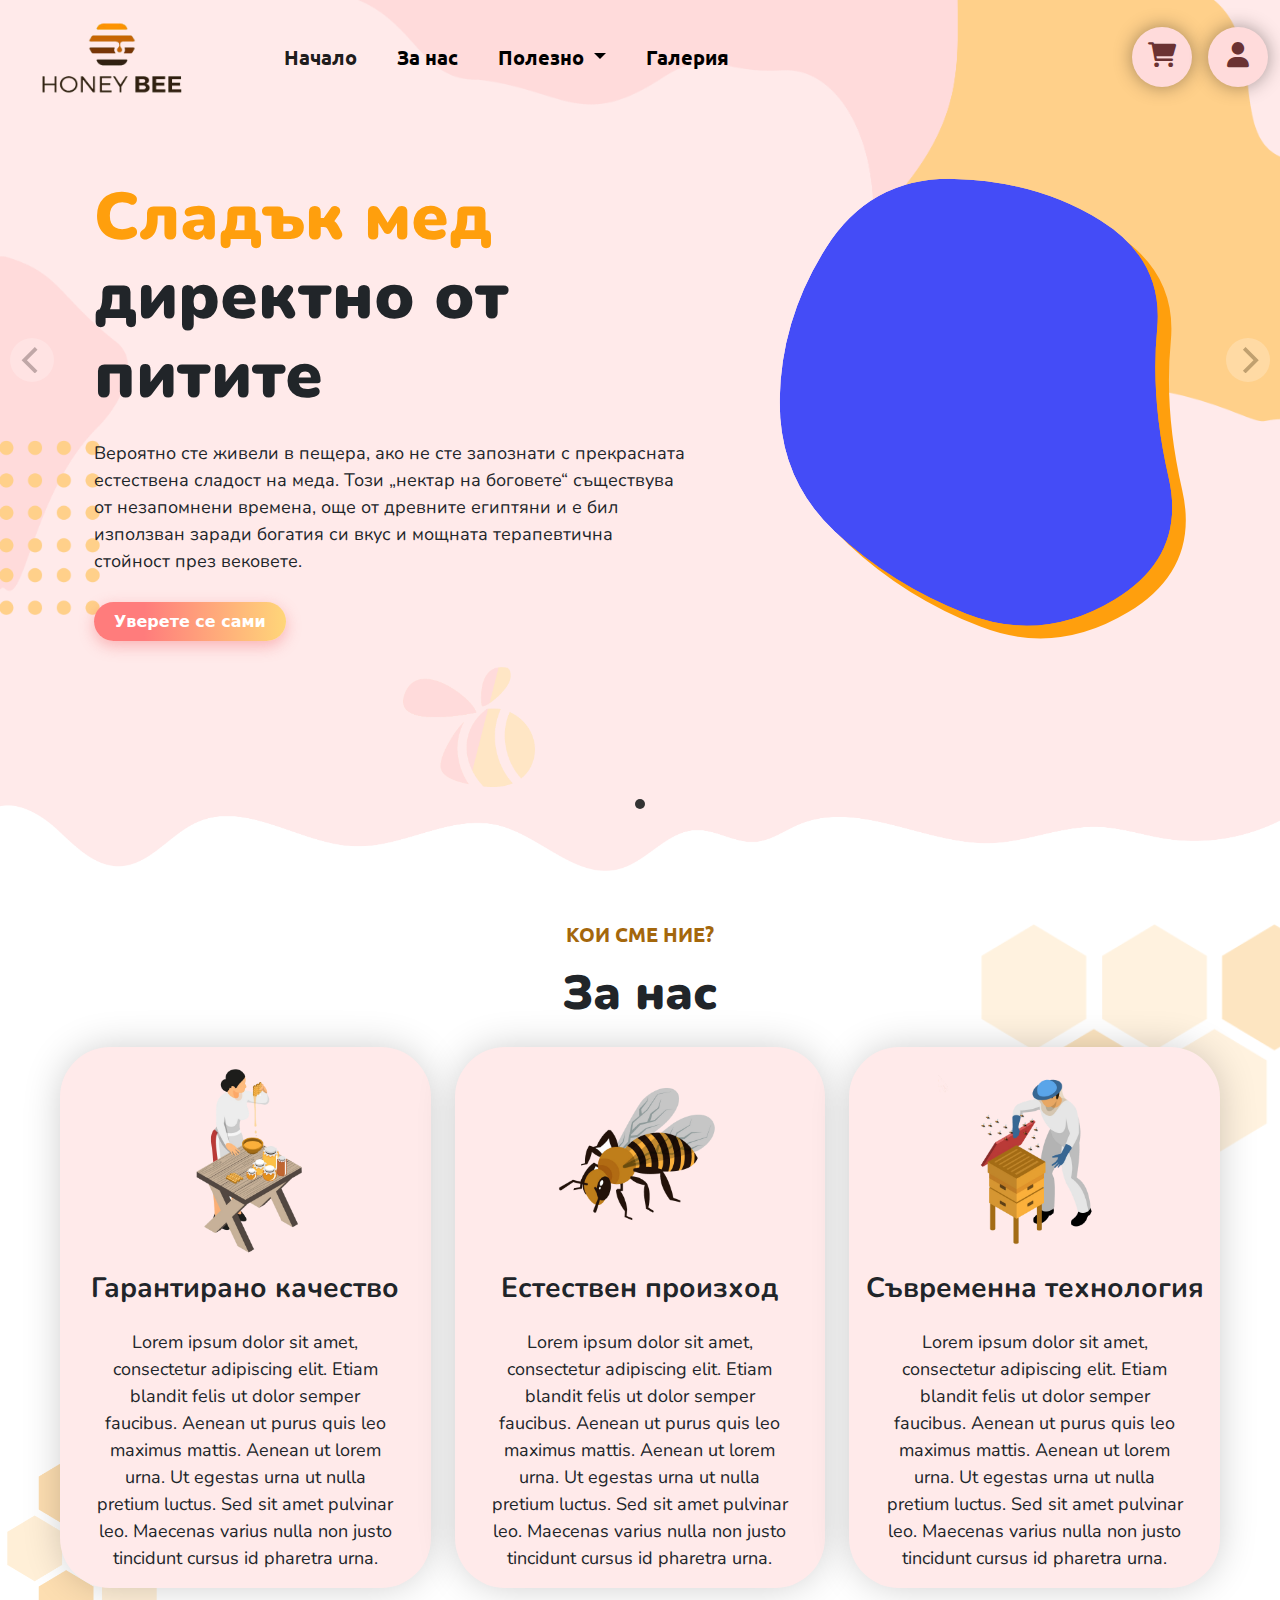
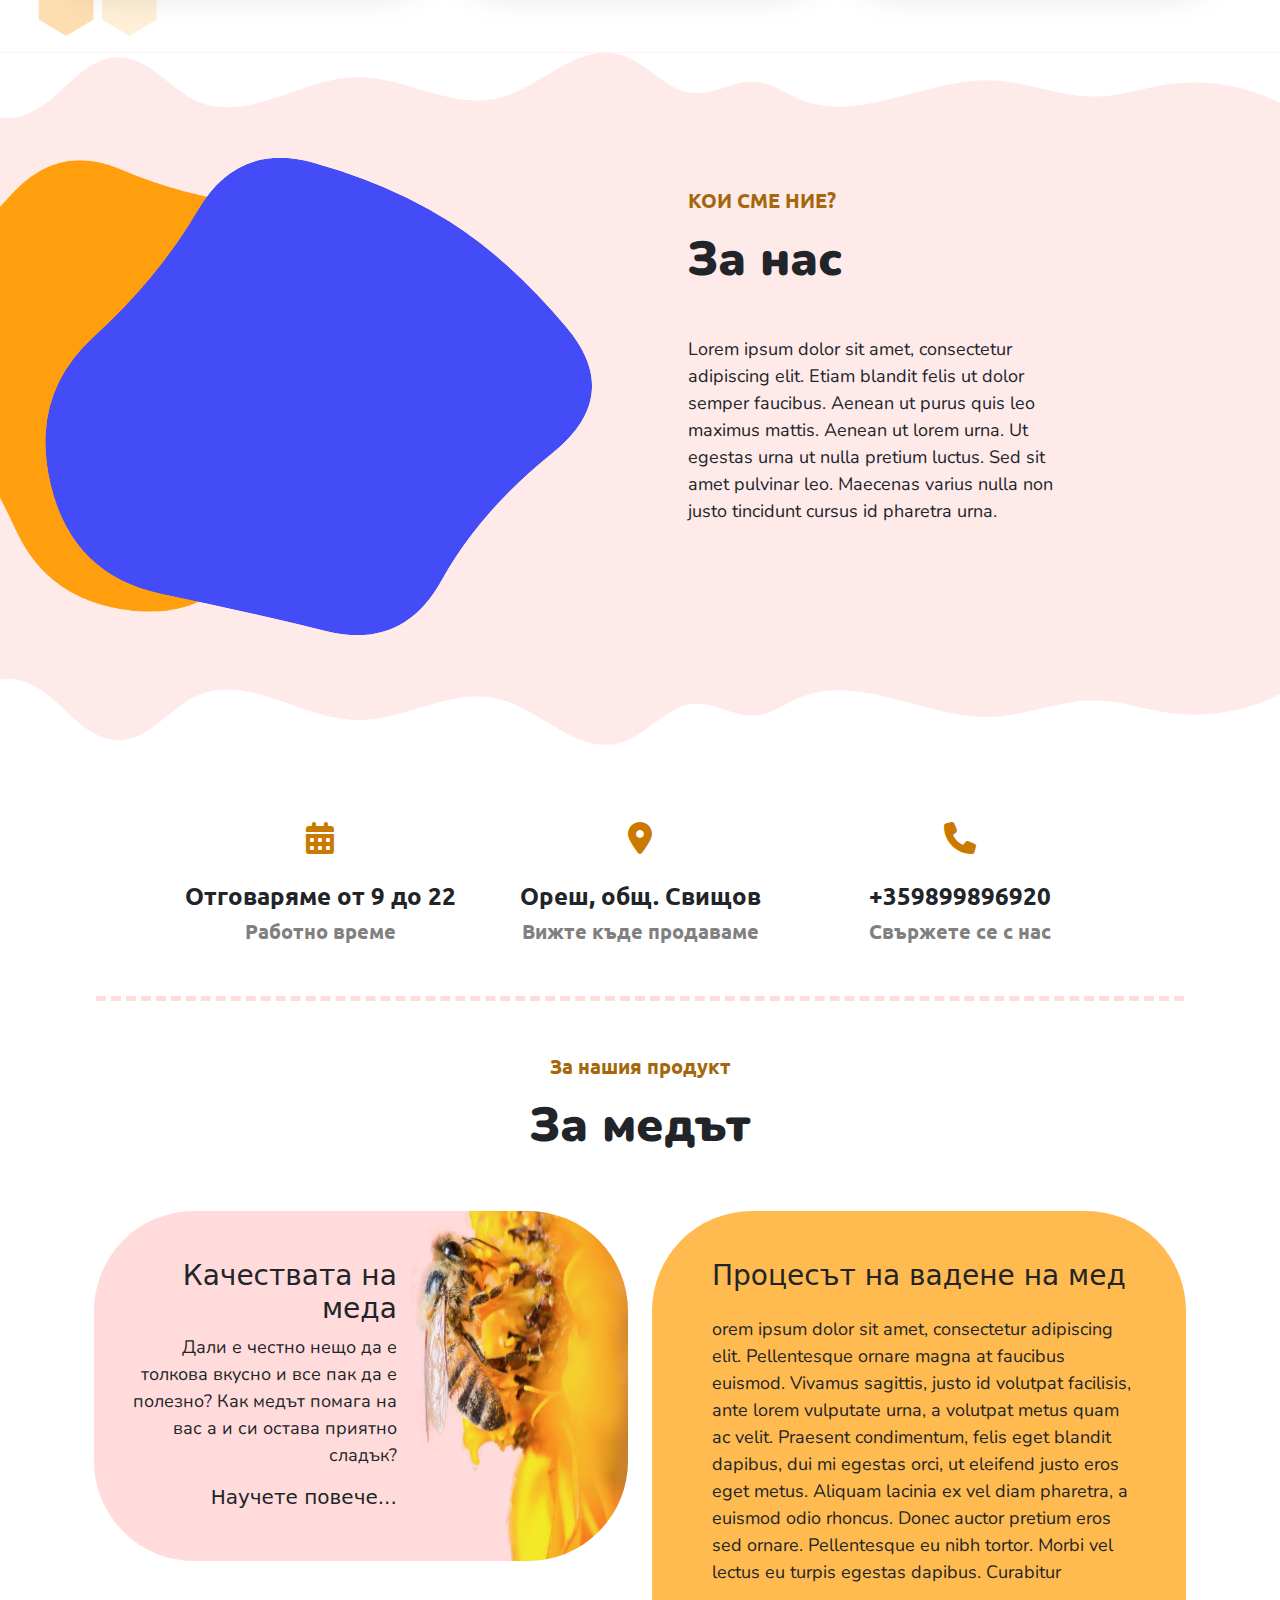
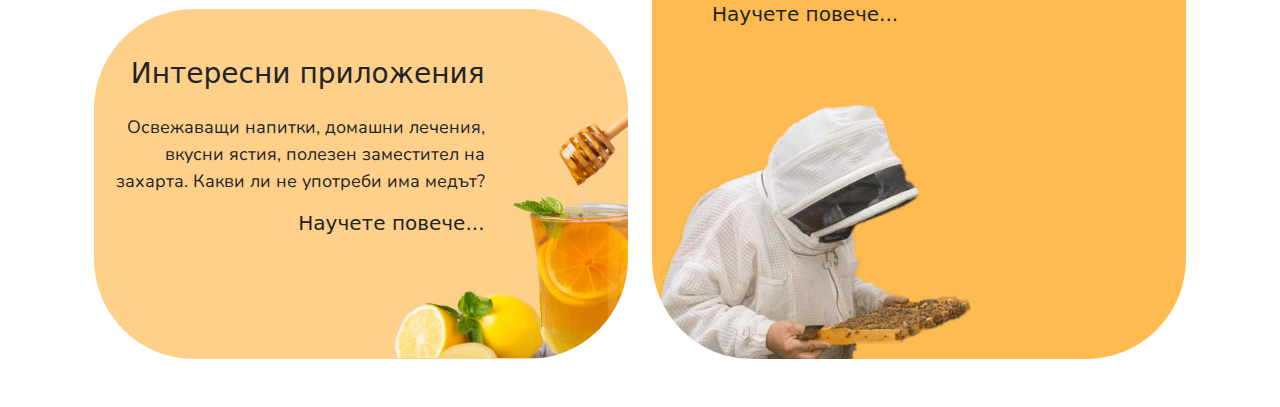
==== commit ac69ed13: "new" ====
--- a/index.html
+++ b/index.html
@@ -34,12 +34,15 @@
             </a>
             <button class="navbar-toggler" type="button" data-bs-toggle="collapse" data-bs-target="#navbarSupportedContent"
                 aria-controls="navbarSupportedContent" aria-expanded="false" aria-label="Toggle navigation">
-                <span class="navbar-toggler-icon"></span>
+                <span class="navbar-toggler-icon">
+                    <i class="opened fa-solid fa-xmark"></i>
+                    <i class="closed fa-solid fa-bars"></i>
+                </span>
             </button>
-            <nav class="collapse navbar-collapse ms-5 col-md-8" id="navbarSupportedContent">
+            <nav class="collapse navbar-collapse ms-lg-5 ms-4 col-md-8" id="navbarSupportedContent">
                 <ul class="navbar-nav me-auto mb-2 mb-lg-0">
                     <li class="nav-item me-4">
-                        <a class="nav-link active" aria-current="page" href="#">Начало</a>
+                        <a class="nav-link active" aria-current="page" href="index.html">Начало</a>
                     </li>
                     <li class="nav-item me-4">
                         <a class="nav-link" href="history.html">За нас</a>
@@ -50,21 +53,18 @@
                             Полезно
                         </a>
                         <ul class="dropdown-menu" aria-labelledby="navbarDropdown">
-                            <li><a class="dropdown-item" href="#">Action</a></li>
-                            <li><a class="dropdown-item" href="#">Another action</a></li>
-                            <li>
-                                <hr class="dropdown-divider">
-                            </li>
-                            <li><a class="dropdown-item" href="#">Something else here</a></li>
+                            <li><a class="dropdown-item" href="recipes.html">Рецепти</a></li>
+                            <li><a class="dropdown-item" href="honey.html">За меда</a></li>
+                            <li><a class="dropdown-item" href="faq.html">Въпроси</a></li>
                         </ul>
                     </li>
                     <li class="nav-item me-4">
-                        <a class="nav-link" href="#" tabindex="-1" aria-disabled="true">Галерия</a>
+                        <a class="nav-link" href="gallery.html" tabindex="-1" aria-disabled="true">Галерия</a>
                     </li>
                 </ul>
-                <form class="d-flex">
-                    <input class="form-control me-2" type="search" placeholder="Search" aria-label="Search">
-                    <button class="btn btn-outline-success" type="submit">Search</button>
+                <form class="d-flex mb-3 mb-lg-0">
+                    <button class="nav-btn me-3"><i class="fa-solid fa-cart-shopping"></i></button>
+                    <button class="nav-btn"><i class="fa-solid fa-user"></i></button>
                 </form>
             </nav>
         </div>
@@ -125,7 +125,7 @@
 
     <section class="about-us mt-5">
         <div class="container mb-3">
-            <div class="row about-us-heading">  
+            <div class="row nomargin about-us-heading">  
                 <div class="d-flex justify-content-center">
                     <p class="d-block">КОИ СМЕ НИЕ?</p>
                 </div>
@@ -205,7 +205,7 @@
                     </g>
                 </svg>
             </div>
-            <div class="ms-4 col-xl-5 px-5">
+            <div class="ms-4 col-xl-5 px-5 nomargin">
                 <div class="history-text">
                     <div class="mb-3">
                         <div class="row about-us-heading mt-5">
--- a/css/main.css
+++ b/css/main.css
@@ -49,6 +49,50 @@
 }
 
 /* Navigation and header START*/
+
+.nav-btn, .navbar-toggler {
+    width: 60px;
+    height: 60px;
+    border-radius: 50%;
+    background-color: #ffdbdb;
+    border: unset;
+    -webkit-box-shadow: 0px 0px 19px -1px rgba(0,0,0,0.41); 
+    box-shadow: 0px 0px 19px -1px rgba(0,0,0,0.41);
+}
+
+.navbar-toggler-icon {
+    background-image: unset !important;
+}
+
+.navbar-toggler-icon i {
+    font-size: 28px;
+}
+
+.navbar-toggler-icon.collapsed i.closed {
+    display: none;
+    font-size: 28px;
+}
+
+.navbar-toggler-icon.collapsed i.opened {
+    display: block;
+    font-size: 28px;
+}
+
+.navbar-toggler-icon:not(.collapsed) i.closed {
+    display: none;
+    font-size: 28px;
+}
+
+.navbar-toggler-icon:not(.collapsed) i.opened {
+    display: block;
+    font-size: 28px;
+}
+
+.nav-btn i {
+    font-size: 25px;
+    color: #6b3232
+}
+
 .nav-item {
     font-family: 'Ubuntu', sans-serif;
     font-size: 20px;
